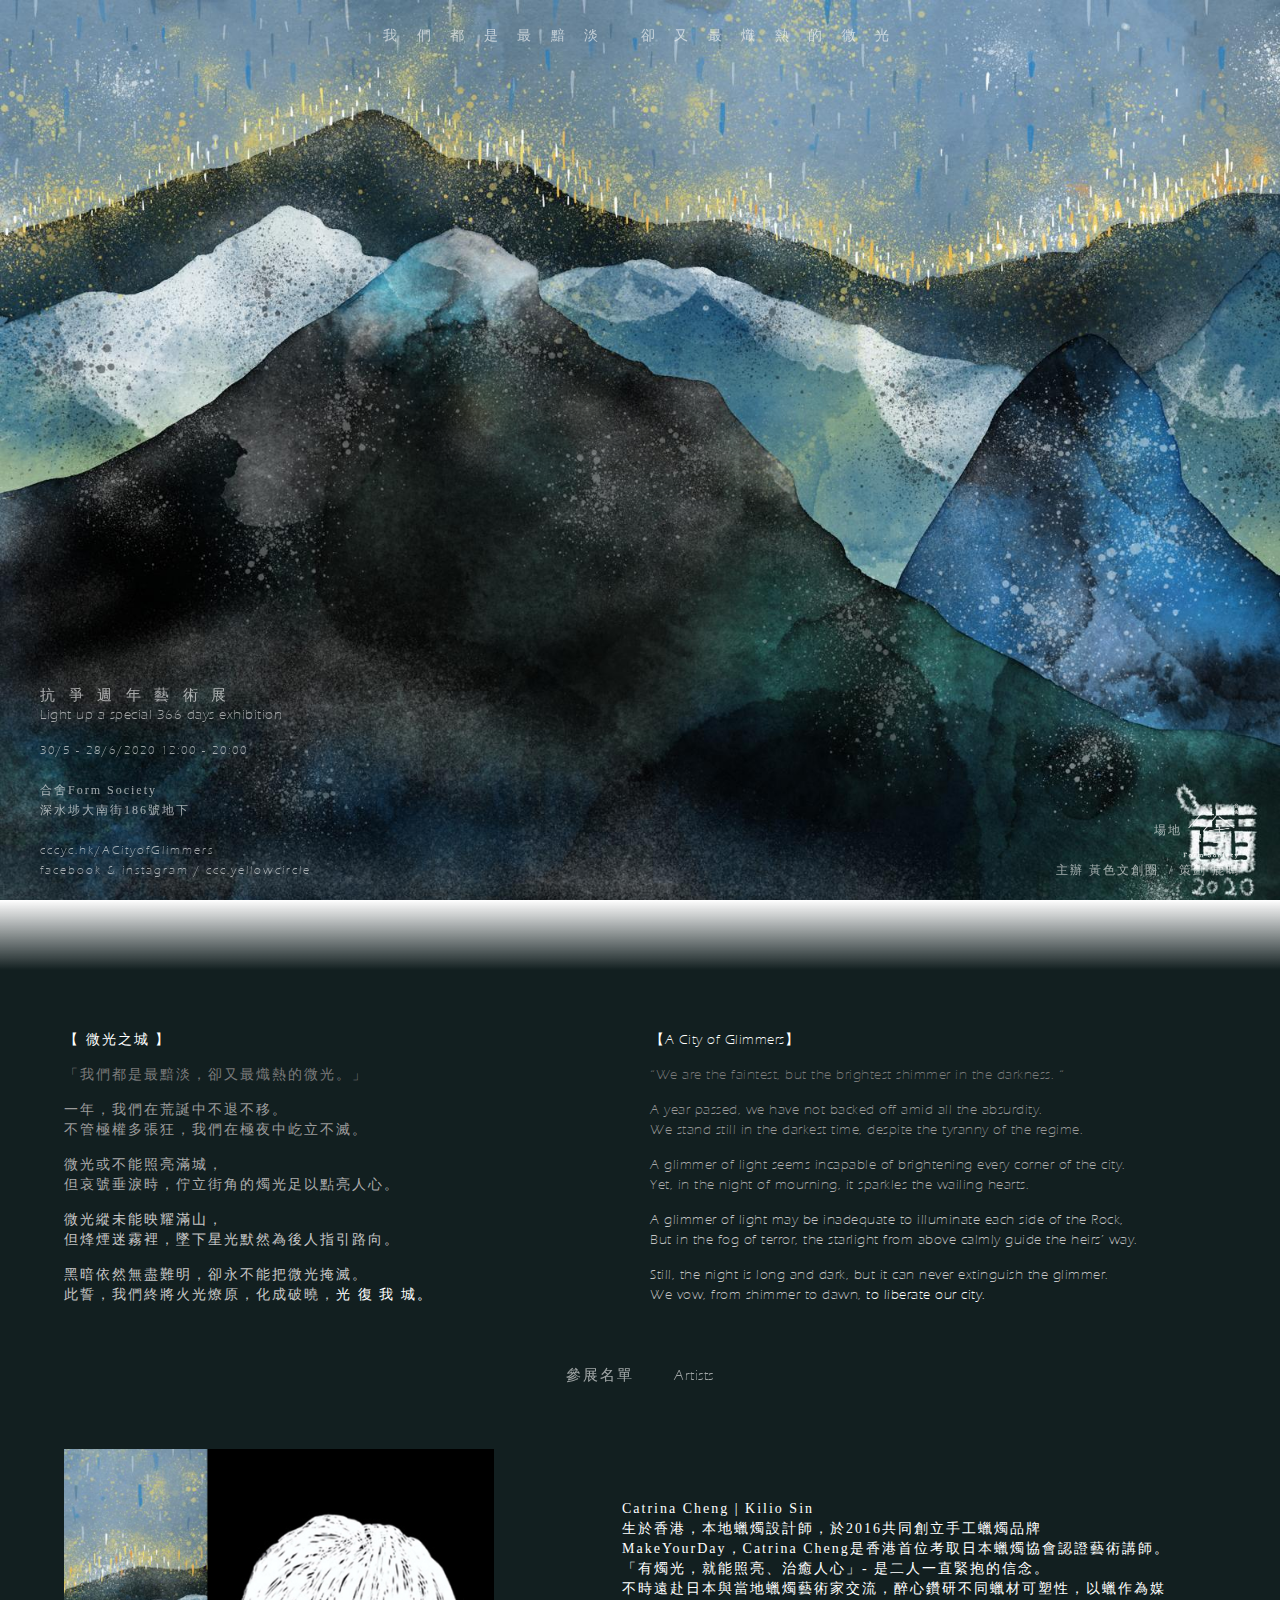
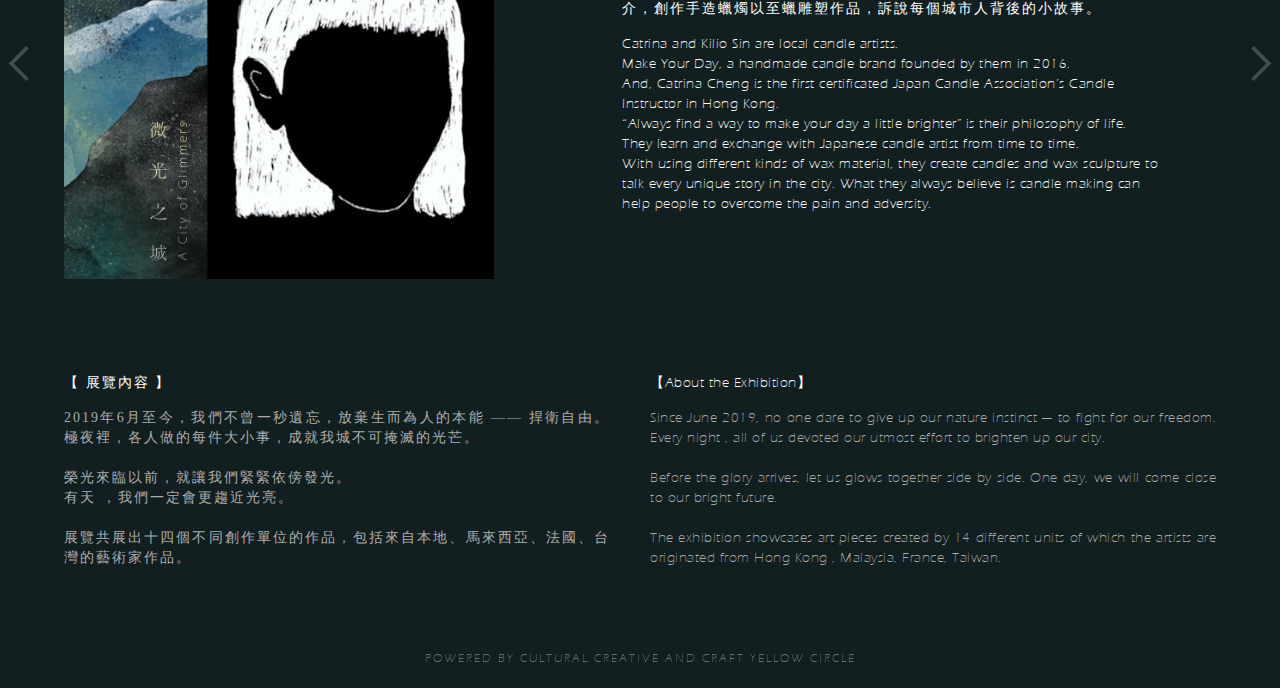
==== ACityofGlimmers.html @ abb48f9e "Update acityofglimmers files" ====
<!DOCTYPE html>
<html data-wf-page="5eb047ac6c4e212ec439e1a8" data-wf-site="5eb047ac6c4e211e6939e1a2">
<head>
    <meta charset="utf-8">
    <meta name="format-detection" content="telephone=no">
    <title>微光之城 | A City of Glimmers</title>
    <meta name="description" content="我們都是最黯淡，卻又最熾熱的微光-微光之城">
	<meta name="keywords" content="微光之城,抗爭週年藝術展,A city of glimmers">
	<meta property="og:title" content="微光之城 | A City of Glimmers">
	<meta property="og:image" content="ACityofGlimmers/images/fb.jpg">
    <meta content="width=device-width, initial-scale=1" name="viewport">
    <link href="ACityofGlimmers/css/normalize.css" rel="stylesheet" type="text/css">
    <link href="ACityofGlimmers/css/webflow.css" rel="stylesheet" type="text/css">
    <link href="ACityofGlimmers/css/acityofglimmers.css" rel="stylesheet" type="text/css">
    <!-- [if lt IE 9]><script src="https://cdnjs.cloudflare.com/ajax/libs/html5shiv/3.7.3/html5shiv.min.js" type="text/javascript"></script><![endif] -->
    <script type="text/javascript">
        ! function(o, c) {
            var n = c.documentElement,
                t = " w-mod-";
            n.className += t + "js", ("ontouchstart" in o || o.DocumentTouch && c instanceof DocumentTouch) && (n.className += t + "touch")
        }(window, document);
    </script>
    <link href="ACityofGlimmers/images/favicon.ico" rel="shortcut icon" type="image/x-icon">
    <link href="ACityofGlimmers/images/webclip.png" rel="apple-touch-icon">
</head>

<body>
    <div class="bg-img"></div>
    <div id="banner" class="banner">
        <div class="hero-wrap">
            <div class="slogan">
                <div class="subtitle">我 們 都 是 最 黯 淡   卻 又 最 熾 熱 的 微 光</div>
            </div>
            <div data-w-id="b7e44b91-a726-7465-a786-6bbf193956aa" style="filter:blur(20px)" class="title-img-wrap"><img src="ACityofGlimmers/images/title.png" width="407.5" alt=""></div>
            <div class="info-wrap">
                <div class="info-1">
                    <div class="header-chi">抗  爭  週  年  藝  術  展</div>
                    <div class="header-en">Light up a special 366 days exhibition</div>
                    <div class="info-light">30/5 - 28/6/2020 12:00 - 20:00</div>
                    <div class="info-light-chi">合舍Form Society
                        <br>深水埗大南街186號地下</div>
                    <div class="info-light">cccyc.hk/ACityofGlimmers
                        <br>facebook &amp; instagram / ccc.yellowcircle</div>
                </div>
                <div class="info-2">
                    <div class="venue-wrap">
                        <div class="info-light-chi">場地</div><img src="ACityofGlimmers/images/form_soc_logo.png" width="58" alt=""></div>
                    <div class="info-light-chi">主辦 黃色文創圈  / 策劃 鹿鳴</div>
                </div>
            </div>
        </div>
        <div class="separator"></div>
    </div>
    <div id="principles" class="info">
        <div class="info-container">
            <div class="content-wrap-chi">
                <div class="subtitle-chi">【 微光之城 】</div>
                <p class="content-chi _1">「我們都是最黯淡，卻又最熾熱的微光。」</p>
                <p class="content-chi _2">一年，我們在荒誕中不退不移。
                    <br>不管極權多張狂，我們在極夜中屹立不滅。</p>
                <p class="content-chi _3">微光或不能照亮滿城，
                    <br>但哀號垂淚時，佇立街角的燭光足以點亮人心。</p>
                <p class="content-chi _4">微光縱未能映耀滿山，
                    <br>但烽煙迷霧裡，墜下星光默然為後人指引路向。</p>
                <p class="content-chi _5">黑暗依然無盡難明，卻永不能把微光掩滅。
                    <br>此誓，我們終將火光燎原，化成破曉，<span class="text-span">光 復 我 城。</span></p>
            </div>
            <div class="content-wrap">
                <div class="subtitle-en">【A City of Glimmers】</div>
                <p class="content _1">“We are the faintest, but the brightest shimmer in the darkness. “</p>
                <p class="content _2">A year passed, we have not backed off amid all the absurdity.
                    <br>We stand still in the darkest time, despite the tyranny of the regime.</p>
                <p class="content _3">A glimmer of light seems incapable of brightening every corner of the city.
                    <br>Yet, in the night of mourning, it sparkles the wailing hearts.</p>
                <p class="content _4">A glimmer of light may be inadequate to illuminate each side of the Rock,
                    <br>But in the fog of terror, the starlight from above calmly guide the heirs’ way.</p>
                <p class="content _5">Still, the night is long and dark, but it can never extinguish the glimmer.
                    <br>We vow, from shimmer to dawn, <span class="text-span">to liberate our city.</span></p>
            </div>
        </div>
    </div>
    <div class="artist">
        <div class="artist-content-wrap">
            <div class="title-wrap">
                <div class="title-chi">參展名單</div>
                <div class="title-en">Artists</div>
            </div>
            <div data-animation="slide" data-duration="500" data-infinite="1" class="slider w-slider">
                <div class="mask w-slider-mask">
                    <div class="artist-info w-slide">
                        <div class="artist-info-wrap">
                            <div class="artist-slider-img">
                                <div data-delay="1000" data-animation="fade" data-autoplay="1" data-easing="ease-in-out" data-disable-swipe="1" data-duration="300" data-infinite="1" class="slider-2 w-slider">
                                    <div class="w-slider-mask">
                                        <div class="catrina-img w-slide">
                                            <div class="artist-img inner"><img src="ACityofGlimmers/images/myd_catrina.jpg" width="500" alt=""></div>
                                        </div>
                                        <div class="kilio-img w-slide">
                                            <div class="artist-img inner"><img src="ACityofGlimmers/images/myd_kilio.jpg" width="500" alt=""></div>
                                        </div>
                                    </div>
                                    <div class="left-arrow-2 w-slider-arrow-left">
                                        <div class="w-icon-slider-left"></div>
                                    </div>
                                    <div class="right-arrow-2 w-slider-arrow-right">
                                        <div class="w-icon-slider-right"></div>
                                    </div>
                                    <div class="slide-nav-2 w-slider-nav"></div>
                                </div>
                            </div>
                            <div class="artist-profile">
                                <p class="content-chi">Catrina Cheng | Kilio Sin
                                    <br>生於香港，本地蠟燭設計師，於2016共同創立手工蠟燭品牌
                                    <br>MakeYourDay，Catrina Cheng是香港首位考取日本蠟燭協會認證藝術講師。
                                    <br>「有燭光，就能照亮、治癒人心」- 是二人一直緊抱的信念。
                                    <br>不時遠赴日本與當地蠟燭藝術家交流，醉心鑽研不同蠟材可塑性，以蠟作為媒
                                    <br>介，創作手造蠟燭以至蠟雕塑作品，訴說每個城市人背後的小故事。</p>
                                <p class="content">Catrina and Kilio Sin are local candle artists.
                                    <br>Make Your Day, a handmade candle brand founded by them in 2016.
                                    <br>And, Catrina Cheng is the first certificated Japan Candle Association’s Candle
                                    <br>Instructor in Hong Kong.
                                    <br>“Always find a way to make your day a little brighter” is their philosophy of life.
                                    <br>They learn and exchange with Japanese candle artist from time to time.
                                    <br>With using different kinds of wax material, they create candles and wax sculpture to
                                    <br>talk every unique story in the city. What they always believe is candle making can
                                    <br>help people to overcome the pain and adversity.</p>
                            </div>
                        </div>
                    </div>
                    <div class="artist-info w-slide">
                        <div class="artist-info-wrap">
                            <div class="artist-img"><img src="ACityofGlimmers/images/him.jpg" width="500" alt=""></div>
                            <div class="artist-profile">
                                <p class="content-chi">盧樂謙為涉獵多種創作形式的香港藝術家，先後畢業於英國薩斯大學視覺傳達設計系和澳洲墨爾本皇家理工大學藝術系，2014年完成嶺南大學文化研究碩士學位。他以藝術於城市中尋找存在的方式，探索自我意識與身體「脫離／建立／塑造／重建」的關係，並通過強烈和陰翳的表達，表現時間的急切性。他曾出版繪本，包括《在樹上聽風》、《愛貓》、《白貓》和《星期四詩集》。 除了繪畫，盧樂謙運用混合媒介創作雕塑和裝置藝術，參與集體創作和行為藝術表演，近年投入社區營造，推動社區藝術。</p>
                                <p class="content">Mr. Him Lo is a multidisciplinary artist based in HK. He graduated from Middlesex University(BA in Illustration) in 2004, Rmit University (BA in Fine Arts) in 2008 and Lingnan University (Master in Cultural Studies) in 2014. His work is mainly a quest of the form of existence in the city. He focuses in the relations between the ego and physical (digression/ construction/ destruction / reconstruction). Through violent and dark expression, he expressed time with a sense of emergency. His has 3 illustration story books, including “Two Swallows”《在樹上聽風》, “My Beloved Cat” 《愛貓》, “White” 《白貓》and “A poem book”《星期四詩集》.</p>
                            </div>
                        </div>
                    </div>
                    <div class="artist-info w-slide">
                        <div class="artist-info-wrap">
                            <div class="artist-img"><img src="ACityofGlimmers/images/ivan1.jpg" width="999" alt=""></div>
                            <div class="artist-profile">
                                <p class="content">Ivan Gros (葛尹風) loves, lives and thinks in Taiwan where he participates in exhibitions regularly. And he enjoys to do it freely. Researcher and artist, his productions take several forms related to each other. Sketch-reportage or serial engravings, plastic or academic research, everything mixes and twirls in freedom.
                                    <br>
                                    <br>True to its motto: « un trait d’esprit, deux traits de pinceaux », the play with language combines with its creation. His engravings, like visual puns, are made up in series. They form as many threads of a story that everyone can follow in the direction they want.
                                    <br>
                                    <br>His poetry is not without memory. His drawings are not without political commitment. His thought is not without bitterness. He remembers the dark years that Europe went through. And that’s why he supports the cause of the pro-democracy movement in Hong Kong.
                                    <br>
                                    <br>A published work :  Un Trait d’esprit, deux traits de pinceaux《版畫，狂想》, 幸福文化 HAPPINESS CULTURAL , 2016. (ISBN : 9789869328456a).</p>
                            </div>
                        </div>
                    </div>
                    <div class="artist-info w-slide">
                        <div class="artist-info-wrap">
                            <div class="artist-img"><img src="ACityofGlimmers/images/jt.jpg" width="500" alt=""></div>
                            <div class="artist-profile">
                                <p class="content-chi">JASONTOMMY Illustration 小塗蛙是由本地自由創作者JASONTOMMY包辦的插畫品牌 。
                                    <br>插畫創作充滿Doodle(塗畫)風格， 以複雜線條配上點到即止的顏色作點醊，刻畫出對生活的感覺和插畫師的奇想空間。
                                    <br>品牌強調由街頭插畫去和群眾溝通，與陌生的路人接觸。
                                    <br>藉此收集到不同的意見和故事分享，希望把這些靈感以各種藝術的方式去表達</p>
                                <p class="content">JASONTOMMY is an illustrator and graphic designer based in Hong Kong.
                                    <br>Doodle is the major medium of JASONTOMMY&#x27;s work. He uses maker to create a magical world with exquisite details.
                                    <br>He has done various illustrations and social project aims to narrow the gap between people and city.</p>
                            </div>
                        </div>
                    </div>
                    <div class="artist-info w-slide">
                        <div class="artist-info-wrap">
                            <div class="artist-img"><img src="ACityofGlimmers/images/josh.jpg" width="500" alt=""></div>
                            <div class="artist-profile">
                                <p class="content-chi">Josh Chang（台灣）
                                    <br>擅長以複合媒材創作
                                    <br>第一次以鐵件參做展覽
                                    <br>第一次做抗爭展
                                    <br>人生第一次吃到催淚彈</p>
                                <p class="content">What next?
                                    <br> Josh Chang, artist from Taiwan.
                                    <br>Create art works with multi-materials. First exhibition with Iron pieces.
                                    <br>First exhibition about revolution.
                                    <br>First tear gas i tasted in my life. What next?</p>
                            </div>
                        </div>
                    </div>
                    <div class="artist-info w-slide">
                        <div class="artist-info-wrap">
                            <div class="artist-img"><img src="ACityofGlimmers/images/apple.jpg" width="500" alt=""></div>
                            <div class="artist-profile">
                                <p class="content-chi">Apple Tsang aka MALIC
                                    <br>本土創作人，擅長繪畫。
                                    <br>曾經試過為了畫畫三天不睡，第四天午餐頭直接掉進湯麵裡。</p>
                                <p class="content">Apple Tsang aka MALIC.
                                    <br>Local creative specialising in painting. She has even painted three continuous days without sleep. At lunch time on the forth day, she fell asleep into a bowl of soup noodles.</p>
                            </div>
                        </div>
                    </div>
                    <div class="artist-info w-slide">
                        <div class="artist-info-wrap">
                            <div class="artist-img"><img src="ACityofGlimmers/images/kam.jpg" width="500" alt=""></div>
                            <div class="artist-profile">
                                <p class="content-chi">甘聖欣
                                    <br>副業作畫，閒來寫詩。耍浪漫悲春秋，方為正業。</p>
                                <p class="content">Kam Shing Yan
                                    <br>A romantic soul who breathes in paint and breathes out poem.</p>
                            </div>
                        </div>
                    </div>
                    <div class="artist-info w-slide">
                        <div class="artist-info-wrap">
                            <div class="artist-img"><img src="ACityofGlimmers/images/jason.jpg" width="500" alt=""></div>
                            <div class="artist-profile">
                                <p class="content-chi">手作J是香港一名製作橡皮印章的手作人，印章主題包括寵物、人像及關於香港的事物。
                                    <br>每個印章都有一個故事，細看印章蓋出來的圖案，可以讓人回憶起以往的一些片段。
                                    <br>自2019年6月起，以反送中為主題，製作一系列的印章去記錄這場運動。</p>
                                <p class="content">DIYJASON is a brand from Hong Kong which creates handmade rubber stamps, which topics include pets, portraits, and Hong Kong stuffs.
                                    <br>It is interesting to tell the stories behind the stamps. Especially a lot of information can be found in the Hong Kong old stuff, which can let people learn more the history of Hong Kong.
                                    <br>Since June 2019, a series of stamps have been made to record movement of the Anti-Extradition Law Amendment Bill.</p>
                            </div>
                        </div>
                    </div>
                    <div class="artist-info w-slide">
                        <div class="artist-info-wrap">
                            <div class="artist-img"><img src="ACityofGlimmers/images/giant.jpg" width="500" alt=""></div>
                            <div class="artist-profile">
                                <p class="content-chi">巨人染 Giants Tie Dye 「給我們一片白，我們就賦予它生命。」

                                    <br>
                                    <br>「巨人染」由台港夫妻藝術家於2014年創立，擅長以染布呈現立體創作，以獨特的紮染布藝、藝術裝置、教學遊走於不同地方。 2018年獲評選為「香港十大匠人」金獎。2019年同時以藝術家及策展人身份創作全港最大型紮染藝術展。
                                    <br>
                                    <br>而後來的事，我們都相連。</p>
                                <p class="content">The story of Giants Tie Dye started with a couple of Taiwan and Hong Kong artists since 2014.  They travel to different places with their unique tie dye works, art installations and workshops. In 2018, they win the Gold Award of &quot;Hong Kong Top Ten Craftsmen&quot;. In 2019, they, as artists and curators at the same time, created the largest tie dye art exhibition in Hong Kong.
                                    <br>
                                    <br>And the story after, we are all the same.</p>
                            </div>
                        </div>
                    </div>
                    <div class="artist-info w-slide">
                        <div class="artist-info-wrap">
                            <div class="artist-img"><img src="ACityofGlimmers/images/lee.jpg" width="999" alt=""></div>
                            <div class="artist-profile">
                                <p class="content-chi">簡介：李迪權，馬來西亞籍藝術家，現居台北。
                                    <br>       Tek Khean Lee , A  Malaysian artist based in Taiwan
                                    <br>創作理念：
                                    <br> 小雞(李迪權，又名 Tekkhean Lee)在示威期間前往香港，並帶回一系列重要木刻版畫。這些作品以二十世紀三十年代「新木刻版畫運動」中盛行的左派版畫概念進行創作，以隨手可得的木板充當臨時版材，展現當下的意識型態與社會狀態。
                                    <br>  小雞效法它們的創作方式，並汲取左派木刻的美學觀為師，製作了一系列充滿戲劇張力的黑白木刻版畫。</p>
                                <p class="content">小雞 (李迪權 aka Tekkhean Lee) visited Hong Kong during the demonstrations. He brought back an important series of woodcuts, made urgently, in the manner of the 左派版畫 of the New Woodcut Movement of the 1930s, which brought together engravers, experts in the art of making dark and expressive images on makeshift wooden boards, with the means at hand, in the urgency of the revolution and illustrating the ideology in progress. 小雞 followed their path, in accordance with the aesthetic ideal of Lu Xun (魯迅).</p>
                            </div>
                        </div>
                    </div>
                    <div class="artist-info w-slide">
                        <div class="artist-info-wrap">
                            <div class="artist-img"><img src="ACityofGlimmers/images/hum.jpg" width="500" alt=""></div>
                            <div class="artist-profile">
                                <p class="content-chi">含蓄，2012年香港大學建築設計碩士畢業。
                                    <br>2014年，全職生活，副職藝術創作。
                                    <br>以插畫為主要謀介，參與不同類型的藝術項目如繪本創作，表演和裝置藝術。</p>
                                <p class="content">humchuk，graduated with a master degree in Architecture Design from the university of Hong Kong in 2012. 2014 he make “life” as his full time career and work as an artist. He use drawing/illustration as media to participate and collaborate in different art project, for example contemporary performance, installation and illustration books.</p>
                            </div>
                        </div>
                    </div>
                    <div class="artist-info w-slide">
                        <div class="artist-info-wrap">
                            <div class="artist-img"><img src="ACityofGlimmers/images/neko.jpg" width="500" alt=""></div>
                            <div class="artist-profile">
                                <p class="content-chi">野良猫部隊自2013年開始創作一系列以貓作為主角的插畫，探討現今應受關注的現象，包括保育大自然、愛護動物及社會事件。原本打算印成繪本，但由於2019年反送中運動，部份畫作都變成了文宣。除了印製成POSTCARDS免費派發給公眾及黃店，主要以咖啡圈為主。到了2019年八月，野良貓部隊正式登錄社交平台，除了報導香港及外國其他地方有關反送中的新聞，亦有推薦的有質素的「黃色事業」，以維持黃圈健康及平衡的生態，從而令更多人受惠，特別是創作人。</p>
                                <p class="content">Noraneko Butai started creating a series of narrative illustration since 2013. From the perspective of cats, carry out the topics about love to the nature and critical incidents which we should keep an eye on. The series was supposed to be published but the plan was suspended due to the anti-extradition protest in 2019, then some of the illustrations of the series were printed as postcards and distributed to the public as propaganda. Later in August 2019, Noraneko Butai established their online platform which is not just for sharing news about how people across the globe stand with Hong Kong in their ways of expression, but also recommend shops and services which are truly deserved to be “punished” in terms of maintaining a healthy and balanced ecology in the yellow circle, so more people can be benefited from, especially people in the creative scene.</p>
                            </div>
                        </div>
                    </div>
                    <div class="artist-info w-slide">
                        <div class="artist-info-wrap">
                            <div class="artist-img"><img src="ACityofGlimmers/images/lung.jpg" width="500" alt=""></div>
                            <div class="artist-profile">
                                <p class="content-chi">龍圖
                                    <br>香港出生，話廣東話，寫繁體字。曾連續六小時不停説話，導致友人於巴士上昏迷。2017年遇上對手，對於敗陣深深不忿
                                    <br>，正努力挑戰連續六個半小時不停説話。</p>
                                <p class="content">Lung Tao is a Hong Kong Born artist. Speak and write in Cantonese and transitional Chinese. Once he kept talking for 6 hour non stop and it caused his friend lost conscious on a bus when they were on the way back home together.
                                    <br>He finally reached his peak and met another talkative rival. He swear he will be back and try to achieve 6.5 hours non stop talking record.</p>
                            </div>
                        </div>
                    </div>
                    <div class="artist-info w-slide">
                        <div class="artist-info-wrap">
                            <div class="artist-img"><img src="ACityofGlimmers/images/lau.jpg" width="500" alt=""></div>
                            <div class="artist-profile">
                                <p class="content-chi">劉學成（Lau Hok-shing） 先後於2005年及2007年取得澳洲皇家墨爾本大學藝術學士及碩士學位，擅以立體雕塑呈現個人故事，作品富中國歷史及文學的詩意指涉。近年個展包括《向你好說你好》（安全口畫廊，2014）、《測不準定理》 （提藝廊「CHECKPOINT」，2013），2004及2005年兩度入選夏利豪基金會藝術比賽。現為獨立藝術家及香港浸會大學講師。</p>
                                <p class="content">Lau has now been working as an independent artist and Lecturer at Hong Kong Baptist University. He received his Bachelor Degree of Arts (Fine Art) and Master Degree in Fine Art at RMIT University in 2005 and 2007 respectively. Lau&#x27;s 3-dimensional pieces speak of his personal stories, employing Chinese History and Literature as referential languages. His recent show includes &quot;Say Hello to Hello” (Gallery EXIT, 2014), “&quot;Uncertainty Principle” (The A. Lift Gallery CHECKPOINT, 2013). In 2004 &amp; 2005 he is the Finalist in Philippe Charriol Art Foundation Annual Open Competition. </p>
                            </div>
                        </div>
                    </div>
                </div>
                <div class="left-arrow w-slider-arrow-left">
                    <div class="icon w-icon-slider-left"></div>
                </div>
                <div class="right-arrow w-slider-arrow-right">
                    <div class="icon w-icon-slider-right"></div>
                </div>
                <div class="slide-nav w-slider-nav w-round"></div>
            </div>
        </div>
    </div>
    <div class="info">
        <div class="info-container">
            <div class="content-wrap-chi">
                <div class="subtitle-chi">【 展覽內容 】</div>
                <p class="content-chi _3">2019年6月至今，我們不曾一秒遺忘，放棄生而為人的本能 —— 捍衛自由。極夜裡，各人做的每件大小事，成就我城不可掩滅的光芒。
                    <br>
                    <br>榮光來臨以前，就讓我們緊緊依傍發光。
                    <br>有天 ，我們一定會更趨近光亮。
                    <br>
                    <br>展覽共展出十四個不同創作單位的作品，包括來自本地、馬來西亞、法國、台灣的藝術家作品。</p>
            </div>
            <div class="content-wrap">
                <div class="subtitle-en">【About the Exhibition】</div>
                <p class="content _3">Since June 2019, no one dare to give up our nature instinct — to fight for our freedom. Every night , all of us devoted our utmost effort to brighten up our city.
                    <br>
                    <br>Before the glory arrives, let us glows together side by side. One day, we will come close to our bright future.
                    <br>
                    <br>The exhibition showcases art pieces created by 14 different units of which the artists are originated from Hong Kong , Malaysia, France, Taiwan.</p>
            </div>
        </div>
    </div>
    <div class="footer-wrap">
        <a href="https://cccyc.hk" target="_blank" class="footer-link w-inline-block">
            <div class="paragraph-tiny">Powered by cultural creative and craft yellow circle</div>
        </a>
    </div>
    <script src="https://d3e54v103j8qbb.cloudfront.net/js/jquery-3.4.1.min.220afd743d.js?site=5eb047ac6c4e211e6939e1a2" type="text/javascript" integrity="sha256-CSXorXvZcTkaix6Yvo6HppcZGetbYMGWSFlBw8HfCJo=" crossorigin="anonymous"></script>
    <script src="ACityofGlimmers/js/webflow.js" type="text/javascript"></script>
    <!-- [if lte IE 9]><script src="https://cdnjs.cloudflare.com/ajax/libs/placeholders/3.0.2/placeholders.min.js"></script><![endif] -->
</body>

</html>
---- ACityofGlimmers/css/webflow.css ----
@font-face {
  font-family: 'webflow-icons';
  src: url("[data-uri]") format('truetype');
  font-weight: normal;
  font-style: normal;
}
[class^="w-icon-"],
[class*=" w-icon-"] {
  /* use !important to prevent issues with browser extensions that change fonts */
  font-family: 'webflow-icons' !important;
  speak: none;
  font-style: normal;
  font-weight: normal;
  font-variant: normal;
  text-transform: none;
  line-height: 1;
  /* Better Font Rendering =========== */
  -webkit-font-smoothing: antialiased;
  -moz-osx-font-smoothing: grayscale;
}
.w-icon-slider-right:before {
  content: "\e600";
}
.w-icon-slider-left:before {
  content: "\e601";
}
.w-icon-nav-menu:before {
  content: "\e602";
}
.w-icon-arrow-down:before,
.w-icon-dropdown-toggle:before {
  content: "\e603";
}
.w-icon-file-upload-remove:before {
  content: "\e900";
}
.w-icon-file-upload-icon:before {
  content: "\e903";
}
* {
  -webkit-box-sizing: border-box;
  -moz-box-sizing: border-box;
  box-sizing: border-box;
}
html {
  height: 100%;
}
body {
  margin: 0;
  min-height: 100%;
  background-color: #fff;
  font-family: Arial, sans-serif;
  font-size: 14px;
  line-height: 20px;
  color: #333;
}
img {
  max-width: 100%;
  vertical-align: middle;
  display: inline-block;
}
html.w-mod-touch * {
  background-attachment: scroll !important;
}
.w-block {
  display: block;
}
.w-inline-block {
  max-width: 100%;
  display: inline-block;
}
.w-clearfix:before,
.w-clearfix:after {
  content: " ";
  display: table;
  grid-column-start: 1;
  grid-row-start: 1;
  grid-column-end: 2;
  grid-row-end: 2;
}
.w-clearfix:after {
  clear: both;
}
.w-hidden {
  display: none;
}
.w-button {
  display: inline-block;
  padding: 9px 15px;
  background-color: #3898EC;
  color: white;
  border: 0;
  line-height: inherit;
  text-decoration: none;
  cursor: pointer;
  border-radius: 0;
}
input.w-button {
  -webkit-appearance: button;
}
html[data-w-dynpage] [data-w-cloak] {
  color: transparent !important;
}
.w-webflow-badge,
.w-webflow-badge * {
  position: static;
  left: auto;
  top: auto;
  right: auto;
  bottom: auto;
  z-index: auto;
  display: block;
  visibility: visible;
  overflow: visible;
  overflow-x: visible;
  overflow-y: visible;
  box-sizing: border-box;
  width: auto;
  height: auto;
  max-height: none;
  max-width: none;
  min-height: 0;
  min-width: 0;
  margin: 0;
  padding: 0;
  float: none;
  clear: none;
  border: 0 none transparent;
  border-radius: 0;
  background: none;
  background-image: none;
  background-position: 0% 0%;
  background-size: auto auto;
  background-repeat: repeat;
  background-origin: padding-box;
  background-clip: border-box;
  background-attachment: scroll;
  background-color: transparent;
  box-shadow: none;
  opacity: 1.0;
  transform: none;
  transition: none;
  direction: ltr;
  font-family: inherit;
  font-weight: inherit;
  color: inherit;
  font-size: inherit;
  line-height: inherit;
  font-style: inherit;
  font-variant: inherit;
  text-align: inherit;
  letter-spacing: inherit;
  text-decoration: inherit;
  text-indent: 0;
  text-transform: inherit;
  list-style-type: disc;
  text-shadow: none;
  font-smoothing: auto;
  vertical-align: baseline;
  cursor: inherit;
  white-space: inherit;
  word-break: normal;
  word-spacing: normal;
  word-wrap: normal;
}
.w-webflow-badge {
  position: fixed !important;
  display: inline-block !important;
  visibility: visible !important;
  opacity: 1 !important;
  z-index: 2147483647 !important;
  top: auto !important;
  right: 12px !important;
  bottom: 12px !important;
  left: auto !important;
  color: #AAADB0 !important;
  background-color: #fff !important;
  border-radius: 3px !important;
  padding: 6px 8px 6px 6px !important;
  font-size: 12px !important;
  opacity: 1.0 !important;
  line-height: 14px !important;
  text-decoration: none !important;
  transform: none !important;
  margin: 0 !important;
  width: auto !important;
  height: auto !important;
  overflow: visible !important;
  white-space: nowrap;
  box-shadow: 0 0 0 1px rgba(0, 0, 0, 0.1), 0px 1px 3px rgba(0, 0, 0, 0.1);
  cursor: pointer;
}
.w-webflow-badge > img {
  display: inline-block !important;
  visibility: visible !important;
  opacity: 1 !important;
  vertical-align: middle !important;
}
h1,
h2,
h3,
h4,
h5,
h6 {
  font-weight: bold;
  margin-bottom: 10px;
}
h1 {
  font-size: 38px;
  line-height: 44px;
  margin-top: 20px;
}
h2 {
  font-size: 32px;
  line-height: 36px;
  margin-top: 20px;
}
h3 {
  font-size: 24px;
  line-height: 30px;
  margin-top: 20px;
}
h4 {
  font-size: 18px;
  line-height: 24px;
  margin-top: 10px;
}
h5 {
  font-size: 14px;
  line-height: 20px;
  margin-top: 10px;
}
h6 {
  font-size: 12px;
  line-height: 18px;
  margin-top: 10px;
}
p {
  margin-top: 0;
  margin-bottom: 10px;
}
blockquote {
  margin: 0 0 10px 0;
  padding: 10px 20px;
  border-left: 5px solid #E2E2E2;
  font-size: 18px;
  line-height: 22px;
}
figure {
  margin: 0;
  margin-bottom: 10px;
}
figcaption {
  margin-top: 5px;
  text-align: center;
}
ul,
ol {
  margin-top: 0px;
  margin-bottom: 10px;
  padding-left: 40px;
}
.w-list-unstyled {
  padding-left: 0;
  list-style: none;
}
.w-embed:before,
.w-embed:after {
  content: " ";
  display: table;
  grid-column-start: 1;
  grid-row-start: 1;
  grid-column-end: 2;
  grid-row-end: 2;
}
.w-embed:after {
  clear: both;
}
.w-video {
  width: 100%;
  position: relative;
  padding: 0;
}
.w-video iframe,
.w-video object,
.w-video embed {
  position: absolute;
  top: 0;
  left: 0;
  width: 100%;
  height: 100%;
}
fieldset {
  padding: 0;
  margin: 0;
  border: 0;
}
button,
html input[type="button"],
input[type="reset"] {
  border: 0;
  cursor: pointer;
  -webkit-appearance: button;
}
.w-form {
  margin: 0 0 15px;
}
.w-form-done {
  display: none;
  padding: 20px;
  text-align: center;
  background-color: #dddddd;
}
.w-form-fail {
  display: none;
  margin-top: 10px;
  padding: 10px;
  background-color: #ffdede;
}
label {
  display: block;
  margin-bottom: 5px;
  font-weight: bold;
}
.w-input,
.w-select {
  display: block;
  width: 100%;
  height: 38px;
  padding: 8px 12px;
  margin-bottom: 10px;
  font-size: 14px;
  line-height: 1.428571429;
  color: #333333;
  vertical-align: middle;
  background-color: #ffffff;
  border: 1px solid #cccccc;
}
.w-input:-moz-placeholder,
.w-select:-moz-placeholder {
  color: #999;
}
.w-input::-moz-placeholder,
.w-select::-moz-placeholder {
  color: #999;
  opacity: 1;
}
.w-input:-ms-input-placeholder,
.w-select:-ms-input-placeholder {
  color: #999;
}
.w-input::-webkit-input-placeholder,
.w-select::-webkit-input-placeholder {
  color: #999;
}
.w-input:focus,
.w-select:focus {
  border-color: #3898EC;
  outline: 0;
}
.w-input[disabled],
.w-select[disabled],
.w-input[readonly],
.w-select[readonly],
fieldset[disabled] .w-input,
fieldset[disabled] .w-select {
  cursor: not-allowed;
  background-color: #eeeeee;
}
textarea.w-input,
textarea.w-select {
  height: auto;
}
.w-select {
  background-color: #f3f3f3;
}
.w-select[multiple] {
  height: auto;
}
.w-form-label {
  display: inline-block;
  cursor: pointer;
  font-weight: normal;
  margin-bottom: 0px;
}
.w-radio {
  display: block;
  margin-bottom: 5px;
  padding-left: 20px;
}
.w-radio:before,
.w-radio:after {
  content: " ";
  display: table;
  grid-column-start: 1;
  grid-row-start: 1;
  grid-column-end: 2;
  grid-row-end: 2;
}
.w-radio:after {
  clear: both;
}
.w-radio-input {
  margin: 4px 0 0;
  margin-top: 1px \9;
  line-height: normal;
  float: left;
  margin-left: -20px;
}
.w-radio-input {
  margin-top: 3px;
}
.w-file-upload {
  display: block;
  margin-bottom: 10px;
}
.w-file-upload-input {
  width: 0.1px;
  height: 0.1px;
  opacity: 0;
  overflow: hidden;
  position: absolute;
  z-index: -100;
}
.w-file-upload-default,
.w-file-upload-uploading,
.w-file-upload-success {
  display: inline-block;
  color: #333333;
}
.w-file-upload-error {
  display: block;
  margin-top: 10px;
}
.w-file-upload-default.w-hidden,
.w-file-upload-uploading.w-hidden,
.w-file-upload-error.w-hidden,
.w-file-upload-success.w-hidden {
  display: none;
}
.w-file-upload-uploading-btn {
  display: flex;
  font-size: 14px;
  font-weight: normal;
  cursor: pointer;
  margin: 0;
  padding: 8px 12px;
  border: 1px solid #cccccc;
  background-color: #fafafa;
}
.w-file-upload-file {
  display: flex;
  flex-grow: 1;
  justify-content: space-between;
  margin: 0;
  padding: 8px 9px 8px 11px;
  border: 1px solid #cccccc;
  background-color: #fafafa;
}
.w-file-upload-file-name {
  font-size: 14px;
  font-weight: normal;
  display: block;
}
.w-file-remove-link {
  margin-top: 3px;
  margin-left: 10px;
  width: auto;
  height: auto;
  padding: 3px;
  display: block;
  cursor: pointer;
}
.w-icon-file-upload-remove {
  margin: auto;
  font-size: 10px;
}
.w-file-upload-error-msg {
  display: inline-block;
  color: #ea384c;
  padding: 2px 0;
}
.w-file-upload-info {
  display: inline-block;
  line-height: 38px;
  padding: 0 12px;
}
.w-file-upload-label {
  display: inline-block;
  font-size: 14px;
  font-weight: normal;
  cursor: pointer;
  margin: 0;
  padding: 8px 12px;
  border: 1px solid #cccccc;
  background-color: #fafafa;
}
.w-icon-file-upload-icon,
.w-icon-file-upload-uploading {
  display: inline-block;
  margin-right: 8px;
  width: 20px;
}
.w-icon-file-upload-uploading {
  height: 20px;
}
.w-container {
  margin-left: auto;
  margin-right: auto;
  max-width: 940px;
}
.w-container:before,
.w-container:after {
  content: " ";
  display: table;
  grid-column-start: 1;
  grid-row-start: 1;
  grid-column-end: 2;
  grid-row-end: 2;
}
.w-container:after {
  clear: both;
}
.w-container .w-row {
  margin-left: -10px;
  margin-right: -10px;
}
.w-row:before,
.w-row:after {
  content: " ";
  display: table;
  grid-column-start: 1;
  grid-row-start: 1;
  grid-column-end: 2;
  grid-row-end: 2;
}
.w-row:after {
  clear: both;
}
.w-row .w-row {
  margin-left: 0;
  margin-right: 0;
}
.w-col {
  position: relative;
  float: left;
  width: 100%;
  min-height: 1px;
  padding-left: 10px;
  padding-right: 10px;
}
.w-col .w-col {
  padding-left: 0;
  padding-right: 0;
}
.w-col-1 {
  width: 8.33333333%;
}
.w-col-2 {
  width: 16.66666667%;
}
.w-col-3 {
  width: 25%;
}
.w-col-4 {
  width: 33.33333333%;
}
.w-col-5 {
  width: 41.66666667%;
}
.w-col-6 {
  width: 50%;
}
.w-col-7 {
  width: 58.33333333%;
}
.w-col-8 {
  width: 66.66666667%;
}
.w-col-9 {
  width: 75%;
}
.w-col-10 {
  width: 83.33333333%;
}
.w-col-11 {
  width: 91.66666667%;
}
.w-col-12 {
  width: 100%;
}
.w-hidden-main {
  display: none !important;
}
@media screen and (max-width: 991px) {
  .w-container {
    max-width: 728px;
  }
  .w-hidden-main {
    display: inherit !important;
  }
  .w-hidden-medium {
    display: none !important;
  }
  .w-col-medium-1 {
    width: 8.33333333%;
  }
  .w-col-medium-2 {
    width: 16.66666667%;
  }
  .w-col-medium-3 {
    width: 25%;
  }
  .w-col-medium-4 {
    width: 33.33333333%;
  }
  .w-col-medium-5 {
    width: 41.66666667%;
  }
  .w-col-medium-6 {
    width: 50%;
  }
  .w-col-medium-7 {
    width: 58.33333333%;
  }
  .w-col-medium-8 {
    width: 66.66666667%;
  }
  .w-col-medium-9 {
    width: 75%;
  }
  .w-col-medium-10 {
    width: 83.33333333%;
  }
  .w-col-medium-11 {
    width: 91.66666667%;
  }
  .w-col-medium-12 {
    width: 100%;
  }
  .w-col-stack {
    width: 100%;
    left: auto;
    right: auto;
  }
}
@media screen and (max-width: 767px) {
  .w-hidden-main {
    display: inherit !important;
  }
  .w-hidden-medium {
    display: inherit !important;
  }
  .w-hidden-small {
    display: none !important;
  }
  .w-row,
  .w-container .w-row {
    margin-left: 0;
    margin-right: 0;
  }
  .w-col {
    width: 100%;
    left: auto;
    right: auto;
  }
  .w-col-small-1 {
    width: 8.33333333%;
  }
  .w-col-small-2 {
    width: 16.66666667%;
  }
  .w-col-small-3 {
    width: 25%;
  }
  .w-col-small-4 {
    width: 33.33333333%;
  }
  .w-col-small-5 {
    width: 41.66666667%;
  }
  .w-col-small-6 {
    width: 50%;
  }
  .w-col-small-7 {
    width: 58.33333333%;
  }
  .w-col-small-8 {
    width: 66.66666667%;
  }
  .w-col-small-9 {
    width: 75%;
  }
  .w-col-small-10 {
    width: 83.33333333%;
  }
  .w-col-small-11 {
    width: 91.66666667%;
  }
  .w-col-small-12 {
    width: 100%;
  }
}
@media screen and (max-width: 479px) {
  .w-container {
    max-width: none;
  }
  .w-hidden-main {
    display: inherit !important;
  }
  .w-hidden-medium {
    display: inherit !important;
  }
  .w-hidden-small {
    display: inherit !important;
  }
  .w-hidden-tiny {
    display: none !important;
  }
  .w-col {
    width: 100%;
  }
  .w-col-tiny-1 {
    width: 8.33333333%;
  }
  .w-col-tiny-2 {
    width: 16.66666667%;
  }
  .w-col-tiny-3 {
    width: 25%;
  }
  .w-col-tiny-4 {
    width: 33.33333333%;
  }
  .w-col-tiny-5 {
    width: 41.66666667%;
  }
  .w-col-tiny-6 {
    width: 50%;
  }
  .w-col-tiny-7 {
    width: 58.33333333%;
  }
  .w-col-tiny-8 {
    width: 66.66666667%;
  }
  .w-col-tiny-9 {
    width: 75%;
  }
  .w-col-tiny-10 {
    width: 83.33333333%;
  }
  .w-col-tiny-11 {
    width: 91.66666667%;
  }
  .w-col-tiny-12 {
    width: 100%;
  }
}
.w-widget {
  position: relative;
}
.w-widget-map {
  width: 100%;
  height: 400px;
}
.w-widget-map label {
  width: auto;
  display: inline;
}
.w-widget-map img {
  max-width: inherit;
}
.w-widget-map .gm-style-iw {
  text-align: center;
}
.w-widget-map .gm-style-iw > button {
  display: none !important;
}
.w-widget-twitter {
  overflow: hidden;
}
.w-widget-twitter-count-shim {
  display: inline-block;
  vertical-align: top;
  position: relative;
  width: 28px;
  height: 20px;
  text-align: center;
  background: white;
  border: #758696 solid 1px;
  border-radius: 3px;
}
.w-widget-twitter-count-shim * {
  pointer-events: none;
  -webkit-user-select: none;
  -moz-user-select: none;
  -ms-user-select: none;
  user-select: none;
}
.w-widget-twitter-count-shim .w-widget-twitter-count-inner {
  position: relative;
  font-size: 15px;
  line-height: 12px;
  text-align: center;
  color: #999;
  font-family: serif;
}
.w-widget-twitter-count-shim .w-widget-twitter-count-clear {
  position: relative;
  display: block;
}
.w-widget-twitter-count-shim.w--large {
  width: 36px;
  height: 28px;
}
.w-widget-twitter-count-shim.w--large .w-widget-twitter-count-inner {
  font-size: 18px;
  line-height: 18px;
}
.w-widget-twitter-count-shim:not(.w--vertical) {
  margin-left: 5px;
  margin-right: 8px;
}
.w-widget-twitter-count-shim:not(.w--vertical).w--large {
  margin-left: 6px;
}
.w-widget-twitter-count-shim:not(.w--vertical):before,
.w-widget-twitter-count-shim:not(.w--vertical):after {
  top: 50%;
  left: 0;
  border: solid transparent;
  content: " ";
  height: 0;
  width: 0;
  position: absolute;
  pointer-events: none;
}
.w-widget-twitter-count-shim:not(.w--vertical):before {
  border-color: rgba(117, 134, 150, 0);
  border-right-color: #5d6c7b;
  border-width: 4px;
  margin-left: -9px;
  margin-top: -4px;
}
.w-widget-twitter-count-shim:not(.w--vertical).w--large:before {
  border-width: 5px;
  margin-left: -10px;
  margin-top: -5px;
}
.w-widget-twitter-count-shim:not(.w--vertical):after {
  border-color: rgba(255, 255, 255, 0);
  border-right-color: white;
  border-width: 4px;
  margin-left: -8px;
  margin-top: -4px;
}
.w-widget-twitter-count-shim:not(.w--vertical).w--large:after {
  border-width: 5px;
  margin-left: -9px;
  margin-top: -5px;
}
.w-widget-twitter-count-shim.w--vertical {
  width: 61px;
  height: 33px;
  margin-bottom: 8px;
}
.w-widget-twitter-count-shim.w--vertical:before,
.w-widget-twitter-count-shim.w--vertical:after {
  top: 100%;
  left: 50%;
  border: solid transparent;
  content: " ";
  height: 0;
  width: 0;
  position: absolute;
  pointer-events: none;
}
.w-widget-twitter-count-shim.w--vertical:before {
  border-color: rgba(117, 134, 150, 0);
  border-top-color: #5d6c7b;
  border-width: 5px;
  margin-left: -5px;
}
.w-widget-twitter-count-shim.w--vertical:after {
  border-color: rgba(255, 255, 255, 0);
  border-top-color: white;
  border-width: 4px;
  margin-left: -4px;
}
.w-widget-twitter-count-shim.w--vertical .w-widget-twitter-count-inner {
  font-size: 18px;
  line-height: 22px;
}
.w-widget-twitter-count-shim.w--vertical.w--large {
  width: 76px;
}
.w-widget-gplus {
  overflow: hidden;
}
.w-background-video {
  position: relative;
  overflow: hidden;
  height: 500px;
  color: white;
}
.w-background-video > video {
  background-size: cover;
  background-position: 50% 50%;
  position: absolute;
  margin: auto;
  width: 100%;
  height: 100%;
  right: -100%;
  bottom: -100%;
  top: -100%;
  left: -100%;
  object-fit: cover;
  z-index: -100;
}
.w-background-video > video::-webkit-media-controls-start-playback-button {
  display: none !important;
  -webkit-appearance: none;
}
.w-slider {
  position: relative;
  height: 300px;
  text-align: center;
  background: #dddddd;
  clear: both;
  -webkit-tap-highlight-color: rgba(0, 0, 0, 0);
  tap-highlight-color: rgba(0, 0, 0, 0);
}
.w-slider-mask {
  position: relative;
  display: block;
  overflow: hidden;
  z-index: 1;
  left: 0;
  right: 0;
  height: 100%;
  white-space: nowrap;
}
.w-slide {
  position: relative;
  display: inline-block;
  vertical-align: top;
  width: 100%;
  height: 100%;
  white-space: normal;
  text-align: left;
}
.w-slider-nav {
  position: absolute;
  z-index: 2;
  top: auto;
  right: 0;
  bottom: 0;
  left: 0;
  margin: auto;
  padding-top: 10px;
  height: 40px;
  text-align: center;
  -webkit-tap-highlight-color: rgba(0, 0, 0, 0);
  tap-highlight-color: rgba(0, 0, 0, 0);
}
.w-slider-nav.w-round > div {
  border-radius: 100%;
}
.w-slider-nav.w-num > div {
  width: auto;
  height: auto;
  padding: 0.2em 0.5em;
  font-size: inherit;
  line-height: inherit;
}
.w-slider-nav.w-shadow > div {
  box-shadow: 0 0 3px rgba(51, 51, 51, 0.4);
}
.w-slider-nav-invert {
  color: #fff;
}
.w-slider-nav-invert > div {
  background-color: rgba(34, 34, 34, 0.4);
}
.w-slider-nav-invert > div.w-active {
  background-color: #222;
}
.w-slider-dot {
  position: relative;
  display: inline-block;
  width: 1em;
  height: 1em;
  background-color: rgba(255, 255, 255, 0.4);
  cursor: pointer;
  margin: 0 3px 0.5em;
  transition: background-color 100ms, color 100ms;
}
.w-slider-dot.w-active {
  background-color: #fff;
}
.w-slider-arrow-left,
.w-slider-arrow-right {
  position: absolute;
  width: 80px;
  top: 0;
  right: 0;
  bottom: 0;
  left: 0;
  margin: auto;
  cursor: pointer;
  overflow: hidden;
  color: white;
  font-size: 40px;
  -webkit-tap-highlight-color: rgba(0, 0, 0, 0);
  tap-highlight-color: rgba(0, 0, 0, 0);
  -webkit-user-select: none;
  -moz-user-select: none;
  -ms-user-select: none;
  user-select: none;
}
.w-slider-arrow-left [class^="w-icon-"],
.w-slider-arrow-right [class^="w-icon-"],
.w-slider-arrow-left [class*=" w-icon-"],
.w-slider-arrow-right [class*=" w-icon-"] {
  position: absolute;
}
.w-slider-arrow-left {
  z-index: 3;
  right: auto;
}
.w-slider-arrow-right {
  z-index: 4;
  left: auto;
}
.w-icon-slider-left,
.w-icon-slider-right {
  top: 0;
  right: 0;
  bottom: 0;
  left: 0;
  margin: auto;
  width: 1em;
  height: 1em;
}
.w-dropdown {
  display: inline-block;
  position: relative;
  text-align: left;
  margin-left: auto;
  margin-right: auto;
  z-index: 900;
}
.w-dropdown-btn,
.w-dropdown-toggle,
.w-dropdown-link {
  position: relative;
  vertical-align: top;
  text-decoration: none;
  color: #222222;
  padding: 20px;
  text-align: left;
  margin-left: auto;
  margin-right: auto;
  white-space: nowrap;
}
.w-dropdown-toggle {
  -webkit-user-select: none;
  -moz-user-select: none;
  -ms-user-select: none;
  user-select: none;
  display: inline-block;
  cursor: pointer;
  padding-right: 40px;
}
.w-icon-dropdown-toggle {
  position: absolute;
  top: 0;
  right: 0;
  bottom: 0;
  margin: auto;
  margin-right: 20px;
  width: 1em;
  height: 1em;
}
.w-dropdown-list {
  position: absolute;
  background: #dddddd;
  display: none;
  min-width: 100%;
}
.w-dropdown-list.w--open {
  display: block;
}
.w-dropdown-link {
  padding: 10px 20px;
  display: block;
  color: #222222;
}
.w-dropdown-link.w--current {
  color: #0082f3;
}
@media screen and (max-width: 767px) {
  .w-nav-brand {
    padding-left: 10px;
  }
}
/**
 * ## Note
 * Safari (on both iOS and OS X) does not handle viewport units (vh, vw) well.
 * For example percentage units do not work on descendants of elements that
 * have any dimensions expressed in viewport units. It also doesn’t handle them at
 * all in `calc()`.
 */
/**
 * Wrapper around all lightbox elements
 *
 * 1. Since the lightbox can receive focus, IE also gives it an outline.
 * 2. Fixes flickering on Chrome when a transition is in progress
 *    underneath the lightbox.
 */
.w-lightbox-backdrop {
  color: #000;
  cursor: auto;
  font-family: serif;
  font-size: medium;
  font-style: normal;
  font-variant: normal;
  font-weight: normal;
  letter-spacing: normal;
  line-height: normal;
  list-style: disc;
  text-align: start;
  text-indent: 0;
  text-shadow: none;
  text-transform: none;
  visibility: visible;
  white-space: normal;
  word-break: normal;
  word-spacing: normal;
  word-wrap: normal;
  position: fixed;
  top: 0;
  right: 0;
  bottom: 0;
  left: 0;
  color: #fff;
  font-family: "Helvetica Neue", Helvetica, Ubuntu, "Segoe UI", Verdana, sans-serif;
  font-size: 17px;
  line-height: 1.2;
  font-weight: 300;
  text-align: center;
  background: rgba(0, 0, 0, 0.9);
  z-index: 2000;
  outline: 0;
  /* 1 */
  opacity: 0;
  -webkit-user-select: none;
  -moz-user-select: none;
  -ms-user-select: none;
  -webkit-tap-highlight-color: transparent;
  -webkit-transform: translate(0, 0);
  /* 2 */
}
/**
 * Neat trick to bind the rubberband effect to our canvas instead of the whole
 * document on iOS. It also prevents a bug that causes the document underneath to scroll.
 */
.w-lightbox-backdrop,
.w-lightbox-container {
  height: 100%;
  overflow: auto;
  -webkit-overflow-scrolling: touch;
}
.w-lightbox-content {
  position: relative;
  height: 100vh;
  overflow: hidden;
}
.w-lightbox-view {
  position: absolute;
  width: 100vw;
  height: 100vh;
  opacity: 0;
}
.w-lightbox-view:before {
  content: "";
  height: 100vh;
}
/* .w-lightbox-content */
.w-lightbox-group,
.w-lightbox-group .w-lightbox-view,
.w-lightbox-group .w-lightbox-view:before {
  height: 86vh;
}
.w-lightbox-frame,
.w-lightbox-view:before {
  display: inline-block;
  vertical-align: middle;
}
/*
 * 1. Remove default margin set by user-agent on the <figure> element.
 */
.w-lightbox-figure {
  position: relative;
  margin: 0;
  /* 1 */
}
.w-lightbox-group .w-lightbox-figure {
  cursor: pointer;
}
/**
 * IE adds image dimensions as width and height attributes on the IMG tag,
 * but we need both width and height to be set to auto to enable scaling.
 */
.w-lightbox-img {
  width: auto;
  height: auto;
  max-width: none;
}
/**
 * 1. Reset if style is set by user on "All Images"
 */
.w-lightbox-image {
  display: block;
  float: none;
  /* 1 */
  max-width: 100vw;
  max-height: 100vh;
}
.w-lightbox-group .w-lightbox-image {
  max-height: 86vh;
}
.w-lightbox-caption {
  position: absolute;
  right: 0;
  bottom: 0;
  left: 0;
  padding: .5em 1em;
  background: rgba(0, 0, 0, 0.4);
  text-align: left;
  text-overflow: ellipsis;
  white-space: nowrap;
  overflow: hidden;
}
.w-lightbox-embed {
  position: absolute;
  top: 0;
  right: 0;
  bottom: 0;
  left: 0;
  width: 100%;
  height: 100%;
}
.w-lightbox-control {
  position: absolute;
  top: 0;
  width: 4em;
  background-size: 24px;
  background-repeat: no-repeat;
  background-position: center;
  cursor: pointer;
  -webkit-transition: all .3s;
  transition: all .3s;
}
.w-lightbox-left {
  display: none;
  bottom: 0;
  left: 0;
  /* <svg xmlns="http://www.w3.org/2000/svg" viewBox="-20 0 24 40" width="24" height="40"><g transform="rotate(45)"><path d="m0 0h5v23h23v5h-28z" opacity=".4"/><path d="m1 1h3v23h23v3h-26z" fill="#fff"/></g></svg> */
  background-image: url("[data-uri]");
}
.w-lightbox-right {
  display: none;
  right: 0;
  bottom: 0;
  /* <svg xmlns="http://www.w3.org/2000/svg" viewBox="-4 0 24 40" width="24" height="40"><g transform="rotate(45)"><path d="m0-0h28v28h-5v-23h-23z" opacity=".4"/><path d="m1 1h26v26h-3v-23h-23z" fill="#fff"/></g></svg> */
  background-image: url("[data-uri]");
}
/*
 * Without specifying the with and height inside the SVG, all versions of IE render the icon too small.
 * The bug does not seem to manifest itself if the elements are tall enough such as the above arrows.
 * (http://stackoverflow.com/questions/16092114/background-size-differs-in-internet-explorer)
 */
.w-lightbox-close {
  right: 0;
  height: 2.6em;
  /* <svg xmlns="http://www.w3.org/2000/svg" viewBox="-4 0 18 17" width="18" height="17"><g transform="rotate(45)"><path d="m0 0h7v-7h5v7h7v5h-7v7h-5v-7h-7z" opacity=".4"/><path d="m1 1h7v-7h3v7h7v3h-7v7h-3v-7h-7z" fill="#fff"/></g></svg> */
  background-image: url("[data-uri]");
  background-size: 18px;
}
/**
 * 1. All IE versions add extra space at the bottom without this.
 */
.w-lightbox-strip {
  position: absolute;
  bottom: 0;
  left: 0;
  right: 0;
  padding: 0 1vh;
  line-height: 0;
  /* 1 */
  white-space: nowrap;
  overflow-x: auto;
  overflow-y: hidden;
}
/*
 * 1. We use content-box to avoid having to do `width: calc(10vh + 2vw)`
 *    which doesn’t work in Safari anyway.
 * 2. Chrome renders images pixelated when switching to GPU. Making sure
 *    the parent is also rendered on the GPU (by setting translate3d for
 *    example) fixes this behavior.
 */
.w-lightbox-item {
  display: inline-block;
  width: 10vh;
  padding: 2vh 1vh;
  box-sizing: content-box;
  /* 1 */
  cursor: pointer;
  -webkit-transform: translate3d(0, 0, 0);
  /* 2 */
}
.w-lightbox-active {
  opacity: .3;
}
.w-lightbox-thumbnail {
  position: relative;
  height: 10vh;
  background: #222;
  overflow: hidden;
}
.w-lightbox-thumbnail-image {
  position: absolute;
  top: 0;
  left: 0;
}
.w-lightbox-thumbnail .w-lightbox-tall {
  top: 50%;
  width: 100%;
  -webkit-transform: translate(0, -50%);
  -ms-transform: translate(0, -50%);
  transform: translate(0, -50%);
}
.w-lightbox-thumbnail .w-lightbox-wide {
  left: 50%;
  height: 100%;
  -webkit-transform: translate(-50%, 0);
  -ms-transform: translate(-50%, 0);
  transform: translate(-50%, 0);
}
/*
 * Spinner
 *
 * Absolute pixel values are used to avoid rounding errors that would cause
 * the white spinning element to be misaligned with the track.
 */
.w-lightbox-spinner {
  position: absolute;
  top: 50%;
  left: 50%;
  box-sizing: border-box;
  width: 40px;
  height: 40px;
  margin-top: -20px;
  margin-left: -20px;
  border: 5px solid rgba(0, 0, 0, 0.4);
  border-radius: 50%;
  -webkit-animation: spin .8s infinite linear;
  animation: spin .8s infinite linear;
}
.w-lightbox-spinner:after {
  content: "";
  position: absolute;
  top: -4px;
  right: -4px;
  bottom: -4px;
  left: -4px;
  border: 3px solid transparent;
  border-bottom-color: #fff;
  border-radius: 50%;
}
/*
 * Utility classes
 */
.w-lightbox-hide {
  display: none;
}
.w-lightbox-noscroll {
  overflow: hidden;
}
@media (min-width: 768px) {
  .w-lightbox-content {
    height: 96vh;
    margin-top: 2vh;
  }
  .w-lightbox-view,
  .w-lightbox-view:before {
    height: 96vh;
  }
  /* .w-lightbox-content */
  .w-lightbox-group,
  .w-lightbox-group .w-lightbox-view,
  .w-lightbox-group .w-lightbox-view:before {
    height: 84vh;
  }
  .w-lightbox-image {
    max-width: 96vw;
    max-height: 96vh;
  }
  .w-lightbox-group .w-lightbox-image {
    max-width: 82.3vw;
    max-height: 84vh;
  }
  .w-lightbox-left,
  .w-lightbox-right {
    display: block;
    opacity: .5;
  }
  .w-lightbox-close {
    opacity: .8;
  }
  .w-lightbox-control:hover {
    opacity: 1;
  }
}
.w-lightbox-inactive,
.w-lightbox-inactive:hover {
  opacity: 0;
}
.w-richtext:before,
.w-richtext:after {
  content: " ";
  display: table;
  grid-column-start: 1;
  grid-row-start: 1;
  grid-column-end: 2;
  grid-row-end: 2;
}
.w-richtext:after {
  clear: both;
}
.w-richtext[contenteditable="true"]:before,
.w-richtext[contenteditable="true"]:after {
  white-space: initial;
}
.w-richtext ol,
.w-richtext ul {
  overflow: hidden;
}
.w-richtext .w-richtext-figure-selected.w-richtext-figure-type-video div:after,
.w-richtext .w-richtext-figure-selected[data-rt-type="video"] div:after {
  outline: 2px solid #2895f7;
}
.w-richtext .w-richtext-figure-selected.w-richtext-figure-type-image div,
.w-richtext .w-richtext-figure-selected[data-rt-type="image"] div {
  outline: 2px solid #2895f7;
}
.w-richtext figure.w-richtext-figure-type-video > div:after,
.w-richtext figure[data-rt-type="video"] > div:after {
  content: '';
  position: absolute;
  display: none;
  left: 0;
  top: 0;
  right: 0;
  bottom: 0;
}
.w-richtext figure {
  position: relative;
  max-width: 60%;
}
.w-richtext figure > div:before {
  cursor: default!important;
}
.w-richtext figure img {
  width: 100%;
}
.w-richtext figure figcaption.w-richtext-figcaption-placeholder {
  opacity: 0.6;
}
.w-richtext figure div {
  /* fix incorrectly sized selection border in the data manager */
  font-size: 0px;
  color: transparent;
}
.w-richtext figure.w-richtext-figure-type-image,
.w-richtext figure[data-rt-type="image"] {
  display: table;
}
.w-richtext figure.w-richtext-figure-type-image > div,
.w-richtext figure[data-rt-type="image"] > div {
  display: inline-block;
}
.w-richtext figure.w-richtext-figure-type-image > figcaption,
.w-richtext figure[data-rt-type="image"] > figcaption {
  display: table-caption;
  caption-side: bottom;
}
.w-richtext figure.w-richtext-figure-type-video,
.w-richtext figure[data-rt-type="video"] {
  width: 60%;
  height: 0;
}
.w-richtext figure.w-richtext-figure-type-video iframe,
.w-richtext figure[data-rt-type="video"] iframe {
  position: absolute;
  top: 0;
  left: 0;
  width: 100%;
  height: 100%;
}
.w-richtext figure.w-richtext-figure-type-video > div,
.w-richtext figure[data-rt-type="video"] > div {
  width: 100%;
}
.w-richtext figure.w-richtext-align-center {
  margin-right: auto;
  margin-left: auto;
  clear: both;
}
.w-richtext figure.w-richtext-align-center.w-richtext-figure-type-image > div,
.w-richtext figure.w-richtext-align-center[data-rt-type="image"] > div {
  max-width: 100%;
}
.w-richtext figure.w-richtext-align-normal {
  clear: both;
}
.w-richtext figure.w-richtext-align-fullwidth {
  width: 100%;
  max-width: 100%;
  text-align: center;
  clear: both;
  display: block;
  margin-right: auto;
  margin-left: auto;
}
.w-richtext figure.w-richtext-align-fullwidth > div {
  display: inline-block;
  /* padding-bottom is used for aspect ratios in video figures
      we want the div to inherit that so hover/selection borders in the designer-canvas
      fit right*/
  padding-bottom: inherit;
}
.w-richtext figure.w-richtext-align-fullwidth > figcaption {
  display: block;
}
.w-richtext figure.w-richtext-align-floatleft {
  float: left;
  margin-right: 15px;
  clear: none;
}
.w-richtext figure.w-richtext-align-floatright {
  float: right;
  margin-left: 15px;
  clear: none;
}
.w-nav {
  position: relative;
  background: #dddddd;
  z-index: 1000;
}
.w-nav:before,
.w-nav:after {
  content: " ";
  display: table;
  grid-column-start: 1;
  grid-row-start: 1;
  grid-column-end: 2;
  grid-row-end: 2;
}
.w-nav:after {
  clear: both;
}
.w-nav-brand {
  position: relative;
  float: left;
  text-decoration: none;
  color: #333333;
}
.w-nav-link {
  position: relative;
  display: inline-block;
  vertical-align: top;
  text-decoration: none;
  color: #222222;
  padding: 20px;
  text-align: left;
  margin-left: auto;
  margin-right: auto;
}
.w-nav-link.w--current {
  color: #0082f3;
}
.w-nav-menu {
  position: relative;
  float: right;
}
[data-nav-menu-open] {
  display: block !important;
  position: absolute;
  top: 100%;
  left: 0;
  right: 0;
  background: #C8C8C8;
  text-align: center;
  overflow: visible;
  min-width: 200px;
}
.w--nav-link-open {
  display: block;
  position: relative;
}
.w-nav-overlay {
  position: absolute;
  overflow: hidden;
  display: none;
  top: 100%;
  left: 0;
  right: 0;
  width: 100%;
}
.w-nav-overlay [data-nav-menu-open] {
  top: 0;
}
.w-nav[data-animation="over-left"] .w-nav-overlay {
  width: auto;
}
.w-nav[data-animation="over-left"] .w-nav-overlay,
.w-nav[data-animation="over-left"] [data-nav-menu-open] {
  right: auto;
  z-index: 1;
  top: 0;
}
.w-nav[data-animation="over-right"] .w-nav-overlay {
  width: auto;
}
.w-nav[data-animation="over-right"] .w-nav-overlay,
.w-nav[data-animation="over-right"] [data-nav-menu-open] {
  left: auto;
  z-index: 1;
  top: 0;
}
.w-nav-button {
  position: relative;
  float: right;
  padding: 18px;
  font-size: 24px;
  display: none;
  cursor: pointer;
  -webkit-tap-highlight-color: rgba(0, 0, 0, 0);
  tap-highlight-color: rgba(0, 0, 0, 0);
  -webkit-user-select: none;
  -moz-user-select: none;
  -ms-user-select: none;
  user-select: none;
}
.w-nav-button.w--open {
  background-color: #C8C8C8;
  color: white;
}
.w-nav[data-collapse="all"] .w-nav-menu {
  display: none;
}
.w-nav[data-collapse="all"] .w-nav-button {
  display: block;
}
.w--nav-dropdown-open {
  display: block;
}
.w--nav-dropdown-toggle-open {
  display: block;
}
.w--nav-dropdown-list-open {
  position: static;
}
@media screen and (max-width: 991px) {
  .w-nav[data-collapse="medium"] .w-nav-menu {
    display: none;
  }
  .w-nav[data-collapse="medium"] .w-nav-button {
    display: block;
  }
}
@media screen and (max-width: 767px) {
  .w-nav[data-collapse="small"] .w-nav-menu {
    display: none;
  }
  .w-nav[data-collapse="small"] .w-nav-button {
    display: block;
  }
  .w-nav-brand {
    padding-left: 10px;
  }
}
@media screen and (max-width: 479px) {
  .w-nav[data-collapse="tiny"] .w-nav-menu {
    display: none;
  }
  .w-nav[data-collapse="tiny"] .w-nav-button {
    display: block;
  }
}
.w-tabs {
  position: relative;
}
.w-tabs:before,
.w-tabs:after {
  content: " ";
  display: table;
  grid-column-start: 1;
  grid-row-start: 1;
  grid-column-end: 2;
  grid-row-end: 2;
}
.w-tabs:after {
  clear: both;
}
.w-tab-menu {
  position: relative;
}
.w-tab-link {
  position: relative;
  display: inline-block;
  vertical-align: top;
  text-decoration: none;
  padding: 9px 30px;
  text-align: left;
  cursor: pointer;
  color: #222222;
  background-color: #dddddd;
}
.w-tab-link.w--current {
  background-color: #C8C8C8;
}
.w-tab-link:focus {
  outline: 0;
}
.w-tab-content {
  position: relative;
  display: block;
  overflow: hidden;
}
.w-tab-pane {
  position: relative;
  display: none;
}
.w--tab-active {
  display: block;
}
@media screen and (max-width: 479px) {
  .w-tab-link {
    display: block;
  }
}
.w-ix-emptyfix:after {
  content: "";
}
@keyframes spin {
  0% {
    transform: rotate(0deg);
  }
  100% {
    transform: rotate(360deg);
  }
}
.w-dyn-empty {
  padding: 10px;
  background-color: #dddddd;
}
.w-dyn-hide {
  display: none !important;
}
.w-dyn-bind-empty {
  display: none !important;
}
.w-condition-invisible {
  display: none !important;
}
---- ACityofGlimmers/css/acityofglimmers.css ----
body {
  font-family: ErasLightITC, sans-serif;
  color: #333;
  font-size: 14px;
  line-height: 20px;
  letter-spacing: 2px;
}

.bg-img {
  position: fixed;
  left: 0%;
  top: 0%;
  right: 0%;
  bottom: 0%;
  z-index: -999;
  width: 100%;
  height: 100vh;
  background-image: url('../images/bg.jpeg');
  background-position: 50% 0%;
  background-size: cover;
  background-repeat: no-repeat;
}

.header-chi {
  opacity: 0.6;
  font-family: 'Times New Roman', TimesNewRoman, Times, Baskerville, Georgia, serif;
  color: #fff;
  font-size: 15px;
}

.header-en {
  margin-bottom: 15px;
  opacity: 0.6;
  color: #fff;
  letter-spacing: 0.5px;
}

.separator {
  position: relative;
  width: 100%;
  height: 100px;
  background-image: -webkit-gradient(linear, left bottom, left top, color-stop(30%, #121f20), to(rgba(18, 31, 32, 0)));
  background-image: linear-gradient(0deg, #121f20 30%, rgba(18, 31, 32, 0));
}

.info-wrap {
  display: -webkit-box;
  display: -webkit-flex;
  display: -ms-flexbox;
  display: flex;
  width: 100%;
  padding-right: 40px;
  padding-left: 40px;
  -webkit-box-orient: horizontal;
  -webkit-box-direction: normal;
  -webkit-flex-direction: row;
  -ms-flex-direction: row;
  flex-direction: row;
  -webkit-box-pack: justify;
  -webkit-justify-content: space-between;
  -ms-flex-pack: justify;
  justify-content: space-between;
  -webkit-box-align: end;
  -webkit-align-items: flex-end;
  -ms-flex-align: end;
  align-items: flex-end;
  color: #fff;
  font-size: 14px;
}

.subtitle {
  opacity: 0.6;
  font-family: 'Times New Roman', TimesNewRoman, Times, Baskerville, Georgia, serif;
  color: #fff;
  text-align: left;
}

.banner {
  display: -webkit-box;
  display: -webkit-flex;
  display: -ms-flexbox;
  display: flex;
  -webkit-box-orient: vertical;
  -webkit-box-direction: normal;
  -webkit-flex-direction: column;
  -ms-flex-direction: column;
  flex-direction: column;
  -webkit-justify-content: space-around;
  -ms-flex-pack: distribute;
  justify-content: space-around;
  -webkit-box-align: center;
  -webkit-align-items: center;
  -ms-flex-align: center;
  align-items: center;
}

.info-2 {
  display: -webkit-box;
  display: -webkit-flex;
  display: -ms-flexbox;
  display: flex;
  -webkit-box-orient: vertical;
  -webkit-box-direction: normal;
  -webkit-flex-direction: column;
  -ms-flex-direction: column;
  flex-direction: column;
  -webkit-box-align: end;
  -webkit-align-items: flex-end;
  -ms-flex-align: end;
  align-items: flex-end;
}

.info-light {
  margin-bottom: 20px;
  opacity: 0.6;
  font-size: 12px;
}

.title-img-wrap {
  display: -webkit-box;
  display: -webkit-flex;
  display: -ms-flexbox;
  display: flex;
  margin-top: 10%;
  margin-right: 35%;
  margin-left: 35%;
  -webkit-box-pack: center;
  -webkit-justify-content: center;
  -ms-flex-pack: center;
  justify-content: center;
}

.hero-wrap {
  display: -webkit-box;
  display: -webkit-flex;
  display: -ms-flexbox;
  display: flex;
  width: 100%;
  height: 100vh;
  -webkit-box-orient: vertical;
  -webkit-box-direction: normal;
  -webkit-flex-direction: column;
  -ms-flex-direction: column;
  flex-direction: column;
  -webkit-box-pack: justify;
  -webkit-justify-content: space-between;
  -ms-flex-pack: justify;
  justify-content: space-between;
  -webkit-box-align: center;
  -webkit-align-items: center;
  -ms-flex-align: center;
  align-items: center;
}

.slogan {
  margin-top: 2%;
  color: #fff;
  line-height: 20px;
  letter-spacing: 8px;
}

.venue-wrap {
  display: -webkit-box;
  display: -webkit-flex;
  display: -ms-flexbox;
  display: flex;
  -webkit-box-pack: start;
  -webkit-justify-content: flex-start;
  -ms-flex-pack: start;
  justify-content: flex-start;
  -webkit-box-align: end;
  -webkit-align-items: flex-end;
  -ms-flex-align: end;
  align-items: flex-end;
}

.info-light-chi {
  margin-bottom: 20px;
  opacity: 0.6;
  font-family: 'Times New Roman', TimesNewRoman, Times, Baskerville, Georgia, serif;
  font-size: 12px;
}

.info-container {
  display: -webkit-box;
  display: -webkit-flex;
  display: -ms-flexbox;
  display: flex;
  width: 100%;
  margin-right: auto;
  margin-left: auto;
  padding: 30px 5%;
  -webkit-box-orient: horizontal;
  -webkit-box-direction: normal;
  -webkit-flex-direction: row;
  -ms-flex-direction: row;
  flex-direction: row;
  -webkit-justify-content: space-around;
  -ms-flex-pack: distribute;
  justify-content: space-around;
  -webkit-box-align: start;
  -webkit-align-items: flex-start;
  -ms-flex-align: start;
  align-items: flex-start;
}

.text-span {
  color: #fff;
}

.content {
  margin-bottom: 15px;
  color: #fff;
  text-align: justify;
  letter-spacing: 0.5px;
}

.content._2 {
  color: #9b9b9b;
}

.content._4 {
  color: #c5c5c5;
}

.content._5 {
  color: #c5c5c5;
}

.content._1 {
  color: #7a7a7a;
}

.content._3 {
  color: #acacac;
}

.content-wrap-chi {
  width: 50%;
  margin-right: 20px;
  margin-bottom: 15px;
  font-family: 'Times New Roman', TimesNewRoman, Times, Baskerville, Georgia, serif;
  color: #fff;
  text-align: left;
}

.subtitle-chi {
  margin-bottom: 15px;
  font-family: 'Times New Roman', TimesNewRoman, Times, Baskerville, Georgia, serif;
  color: #fff;
}

.content-chi {
  margin-right: 20px;
  margin-bottom: 15px;
  font-family: 'Times New Roman', TimesNewRoman, Times, Baskerville, Georgia, serif;
  color: #fff;
  text-align: justify;
}

.content-chi._5 {
  color: #c5c5c5;
}

.content-chi._3 {
  color: #acacac;
}

.content-chi._4 {
  color: #c5c5c5;
}

.content-chi._1 {
  color: #7a7a7a;
}

.content-chi._2 {
  color: #9b9b9b;
}

.subtitle-en {
  margin-bottom: 15px;
  color: #fff;
  letter-spacing: 0.5px;
}

.info {
  display: -webkit-box;
  display: -webkit-flex;
  display: -ms-flexbox;
  display: flex;
  -webkit-box-orient: vertical;
  -webkit-box-direction: normal;
  -webkit-flex-direction: column;
  -ms-flex-direction: column;
  flex-direction: column;
  -webkit-box-pack: center;
  -webkit-justify-content: center;
  -ms-flex-pack: center;
  justify-content: center;
  -webkit-box-align: start;
  -webkit-align-items: flex-start;
  -ms-flex-align: start;
  align-items: flex-start;
  background-color: #121f20;
  color: #121f20;
}

.content-wrap {
  width: 50%;
  margin-bottom: 15px;
  color: #fff;
  text-align: left;
  letter-spacing: 0px;
}

.left-arrow-2 {
  display: none;
}

.title-wrap {
  display: -webkit-box;
  display: -webkit-flex;
  display: -ms-flexbox;
  display: flex;
  margin-bottom: 5%;
  -webkit-box-orient: horizontal;
  -webkit-box-direction: normal;
  -webkit-flex-direction: row;
  -ms-flex-direction: row;
  flex-direction: row;
  -webkit-justify-content: space-around;
  -ms-flex-pack: distribute;
  justify-content: space-around;
  opacity: 0.6;
  font-size: 15px;
}

.mask {
  height: auto;
}

.slider {
  width: 100%;
  height: 100%;
  margin-bottom: 5%;
  background-color: transparent;
}

.artist-content-wrap {
  display: -webkit-box;
  display: -webkit-flex;
  display: -ms-flexbox;
  display: flex;
  -webkit-box-orient: vertical;
  -webkit-box-direction: normal;
  -webkit-flex-direction: column;
  -ms-flex-direction: column;
  flex-direction: column;
  -webkit-box-align: center;
  -webkit-align-items: center;
  -ms-flex-align: center;
  align-items: center;
}

.slider-2 {
  width: 430px;
  height: 430px;
  background-color: transparent;
}

.artist {
  background-color: #121f20;
  color: #fff;
}

.slide-nav-2 {
  display: none;
}

.artist-info-wrap {
  display: -webkit-box;
  display: -webkit-flex;
  display: -ms-flexbox;
  display: flex;
  -webkit-box-pack: center;
  -webkit-justify-content: center;
  -ms-flex-pack: center;
  justify-content: center;
  -webkit-box-align: center;
  -webkit-align-items: center;
  -ms-flex-align: center;
  align-items: center;
}

.title-chi {
  padding-right: 20px;
  padding-left: 20px;
  font-family: 'Times New Roman', TimesNewRoman, Times, Baskerville, Georgia, serif;
  color: #fff;
}

.left-arrow {
  width: 40px;
  height: 40px;
  opacity: 0.2;
}

.right-arrow {
  width: 40px;
  height: 40px;
  opacity: 0.2;
}

.title-en {
  padding-right: 20px;
  padding-left: 20px;
  color: #fff;
  letter-spacing: 0.5px;
}

.artist-slider-img {
  position: relative;
  width: 430px;
  height: 430px;
  margin-right: 5%;
  margin-left: 5%;
}

.slide-nav {
  margin-bottom: -40px;
}

.artist-profile {
  width: 50%;
  margin-right: 5%;
  margin-left: 5%;
}

.artist-img {
  position: relative;
  display: -webkit-box;
  display: -webkit-flex;
  display: -ms-flexbox;
  display: flex;
  width: 430px;
  height: 430px;
  margin-right: 5%;
  margin-left: 5%;
  -webkit-box-orient: vertical;
  -webkit-box-direction: normal;
  -webkit-flex-direction: column;
  -ms-flex-direction: column;
  flex-direction: column;
  -webkit-box-pack: center;
  -webkit-justify-content: center;
  -ms-flex-pack: center;
  justify-content: center;
  -webkit-box-align: center;
  -webkit-align-items: center;
  -ms-flex-align: center;
  align-items: center;
}

.artist-img.inner {
  width: auto;
  margin-right: auto;
  margin-left: auto;
}

.right-arrow-2 {
  display: none;
}

.footer-wrap {
  display: -webkit-box;
  display: -webkit-flex;
  display: -ms-flexbox;
  display: flex;
  padding: 20px 50px;
  -webkit-box-pack: center;
  -webkit-justify-content: center;
  -ms-flex-pack: center;
  justify-content: center;
  -webkit-box-align: center;
  -webkit-align-items: center;
  -ms-flex-align: center;
  align-items: center;
  background-color: #121f20;
}

.footer-link {
  display: -webkit-box;
  display: -webkit-flex;
  display: -ms-flexbox;
  display: flex;
  -webkit-box-align: center;
  -webkit-align-items: center;
  -ms-flex-align: center;
  align-items: center;
  opacity: 0.5;
  -webkit-transition: opacity 400ms ease;
  transition: opacity 400ms ease;
  text-decoration: none;
  text-transform: uppercase;
}

.footer-link:hover {
  opacity: 1;
}

.footer-link:active {
  opacity: 0.8;
}

.paragraph-tiny {
  color: #b9b9b9;
  font-size: 12px;
  line-height: 20px;
}

@media screen and (max-width: 991px) {
  .content-chi {
    margin-right: 0px;
  }
  .slider-2 {
    width: 100%;
    height: 100%;
  }
  .artist-info-wrap {
    -webkit-box-orient: vertical;
    -webkit-box-direction: normal;
    -webkit-flex-direction: column;
    -ms-flex-direction: column;
    flex-direction: column;
    -webkit-box-align: center;
    -webkit-align-items: center;
    -ms-flex-align: center;
    align-items: center;
  }
  .artist-slider-img {
    width: 40%;
    height: 40%;
    margin-right: 5%;
    margin-bottom: 5%;
  }
  .slide-nav {
    margin-bottom: -30px;
  }
  .artist-profile {
    width: 80%;
    margin-right: auto;
    margin-left: auto;
  }
  .artist-img {
    width: 40%;
    height: 40%;
    margin-right: auto;
    margin-bottom: 5%;
    margin-left: auto;
  }
  .artist-img.inner {
    height: auto;
  }
}

@media screen and (max-width: 767px) {
  .info-wrap {
    padding-right: 5%;
    padding-left: 5%;
  }
  .subtitle {
    margin-top: 10px;
    margin-bottom: 10px;
    font-size: 13px;
    line-height: 25px;
    letter-spacing: 4px;
  }
  .info-light {
    margin-bottom: 0px;
    text-decoration: none;
  }
  .title-img-wrap {
    margin-right: 10%;
    margin-bottom: 10%;
    margin-left: 10%;
  }
  .hero-wrap {
    height: auto;
  }
  .info-light-chi {
    margin-bottom: 0px;
  }
  .info-container {
    padding-top: 50px;
    padding-bottom: 50px;
    -webkit-box-orient: vertical;
    -webkit-box-direction: normal;
    -webkit-flex-direction: column;
    -ms-flex-direction: column;
    flex-direction: column;
    text-align: center;
  }
  .content-wrap-chi {
    width: 100%;
  }
  .content-chi {
    margin-right: 0px;
    font-size: 12px;
  }
  .content-wrap {
    width: 100%;
  }
  .artist-info-wrap {
    height: 800px;
    margin-right: 5%;
    margin-left: 5%;
    -webkit-box-orient: vertical;
    -webkit-box-direction: normal;
    -webkit-flex-direction: column;
    -ms-flex-direction: column;
    flex-direction: column;
  }
  .left-arrow {
    width: 30px;
  }
  .artist-slider-img {
    width: 60%;
    margin-right: 0%;
    margin-left: 0%;
  }
  .artist-profile {
    width: 100%;
    margin-top: 5%;
    margin-right: 5%;
    margin-left: 5%;
  }
  .artist-img {
    width: 60%;
    margin-right: 0%;
    margin-left: 0%;
  }
  .footer-wrap {
    -webkit-box-orient: vertical;
    -webkit-box-direction: normal;
    -webkit-flex-direction: column;
    -ms-flex-direction: column;
    flex-direction: column;
    text-align: center;
  }
  .footer-link {
    margin-bottom: 15px;
  }
}

@media screen and (max-width: 479px) {
  .header-chi {
    font-size: 13px;
    letter-spacing: 0.5px;
  }
  .header-en {
    font-size: 13px;
  }
  .separator {
    height: 50px;
  }
  .info-wrap {
    padding-right: 5%;
    padding-left: 5%;
    -webkit-box-orient: vertical;
    -webkit-box-direction: normal;
    -webkit-flex-direction: column;
    -ms-flex-direction: column;
    flex-direction: column;
    -webkit-box-align: stretch;
    -webkit-align-items: stretch;
    -ms-flex-align: stretch;
    align-items: stretch;
  }
  .subtitle {
    margin-top: 5px;
    margin-bottom: 5px;
    letter-spacing: 1px;
  }
  .title-img-wrap {
    margin-right: 5%;
    margin-left: 5%;
  }
  .hero-wrap {
    height: 100vh;
  }
  .slogan {
    margin-top: 1%;
  }
  .info-container {
    padding-right: 5%;
    padding-left: 5%;
  }
  .artist-info-wrap {
    height: auto;
  }
  .artist-slider-img {
    width: 100%;
    height: auto;
    margin-bottom: 0%;
  }
  .artist-img {
    width: 100%;
    height: auto;
    margin-bottom: 0%;
  }
  .footer-wrap {
    -webkit-box-orient: vertical;
    -webkit-box-direction: normal;
    -webkit-flex-direction: column;
    -ms-flex-direction: column;
    flex-direction: column;
  }
}

@font-face {
  font-family: 'ErasLightITC';
  src: url('../fonts/ErasLightITC.ttf') format('truetype');
  font-weight: 300;
  font-style: normal;
}
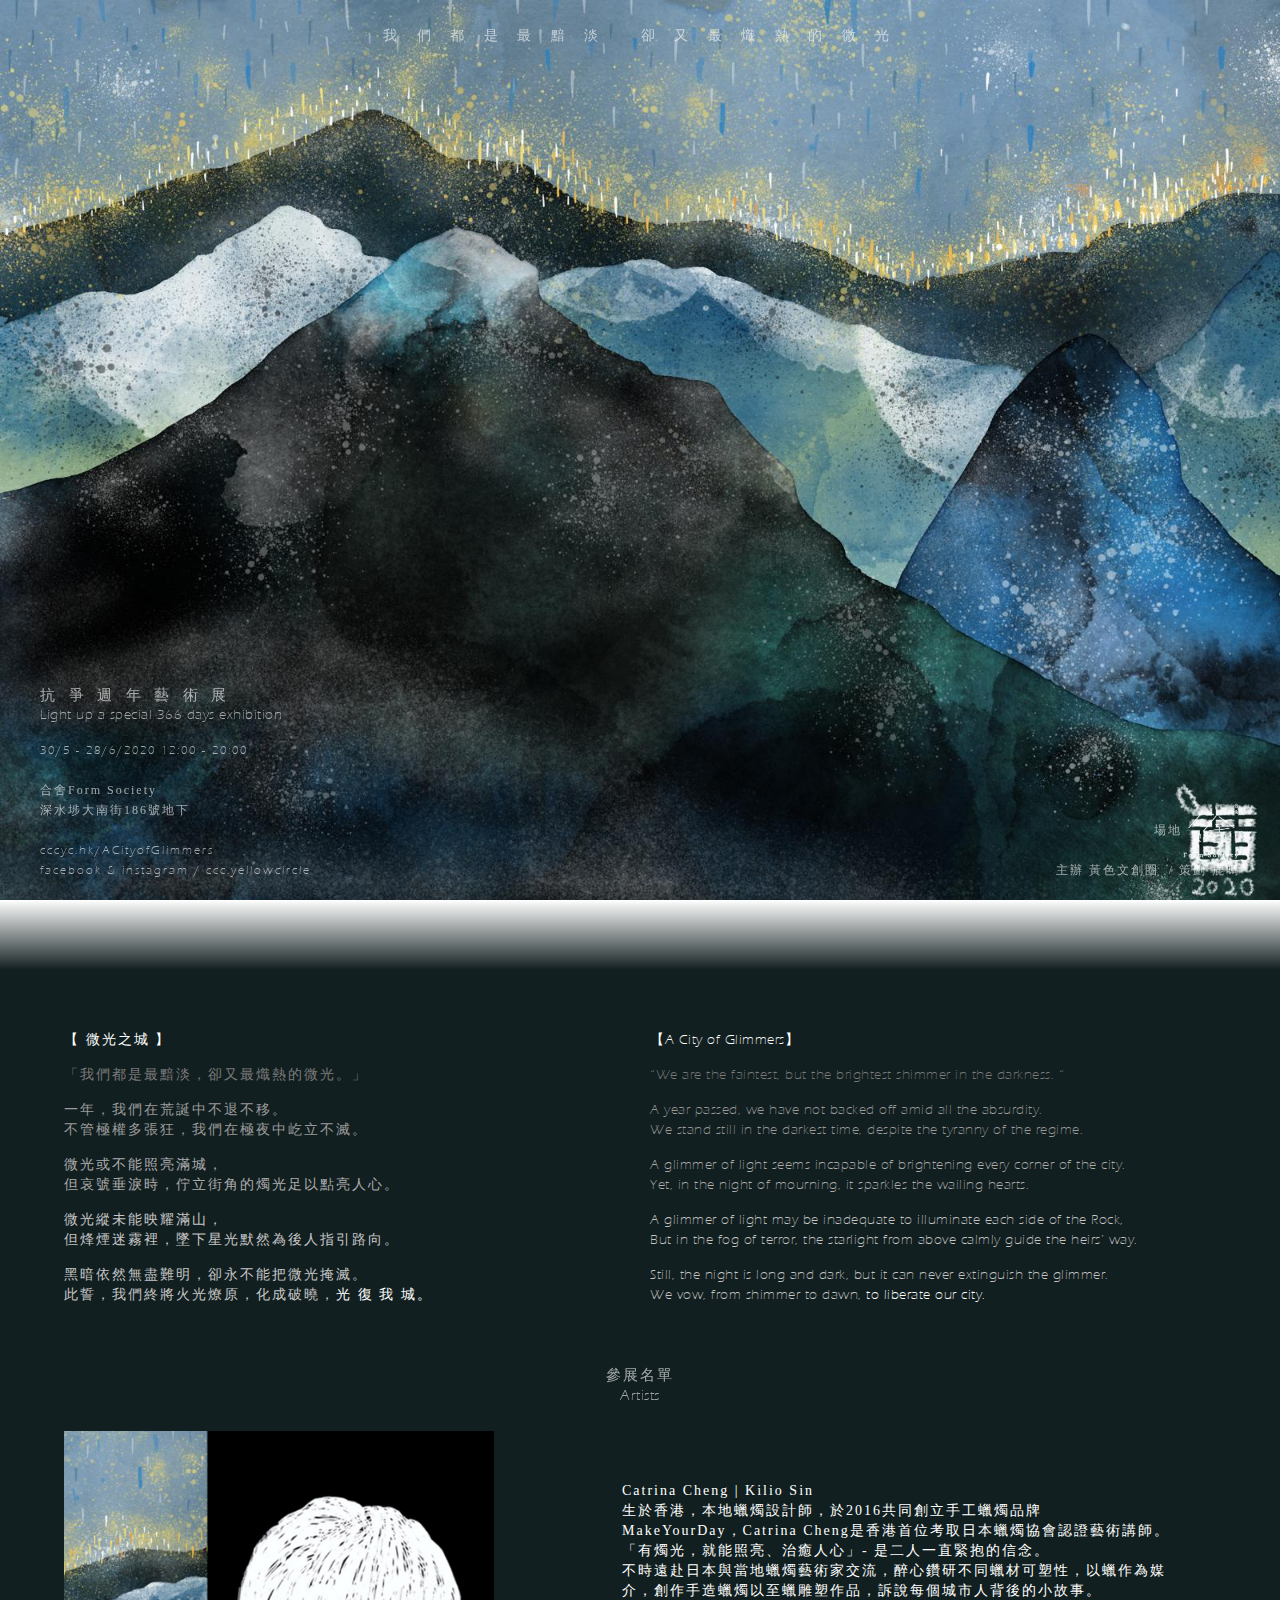
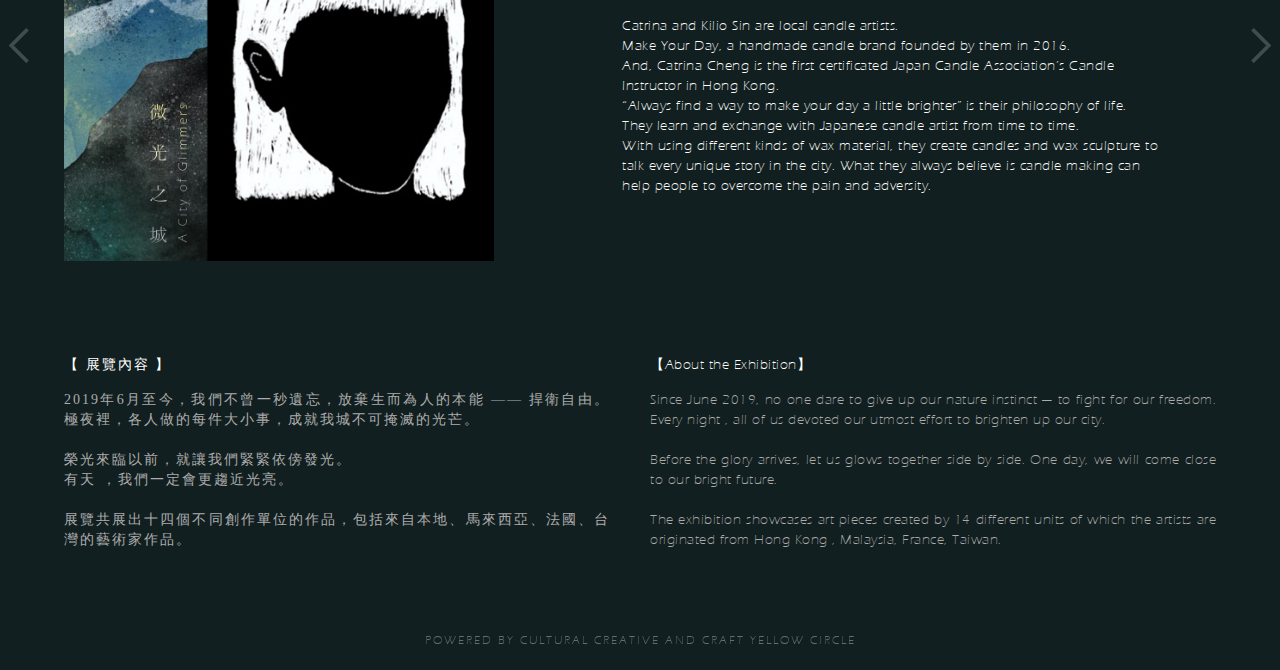
==== commit 4db3b36f: "Update ACityofGlimmers.html" ====
--- a/ACityofGlimmers.html
+++ b/ACityofGlimmers.html
@@ -31,7 +31,7 @@
             <div class="slogan">
                 <div class="subtitle">我 們 都 是 最 黯 淡   卻 又 最 熾 熱 的 微 光</div>
             </div>
-            <div data-w-id="b7e44b91-a726-7465-a786-6bbf193956aa" style="filter:blur(20px)" class="title-img-wrap"><img src="ACityofGlimmers/images/title.png" width="407.5" alt=""></div>
+            <div data-w-id="b7e44b91-a726-7465-a786-6bbf193956aa" style="filter:blur(20px)" class="title-img-wrap"><img src="ACityofGlimmers/images/title.png" alt=""></div>
             <div class="info-wrap">
                 <div class="info-1">
                     <div class="header-chi">抗  爭  週  年  藝  術  展</div>
@@ -85,7 +85,7 @@
                 <div class="title-chi">參展名單</div>
                 <div class="title-en">Artists</div>
             </div>
-            <div data-animation="slide" data-duration="500" data-infinite="1" class="slider w-slider">
+            <div data-delay="4000" data-animation="slide" data-autoplay="1" data-duration="500" data-infinite="1" class="slider w-slider">
                 <div class="mask w-slider-mask">
                     <div class="artist-info w-slide">
                         <div class="artist-info-wrap">
@@ -172,9 +172,9 @@
                                     <br>擅長以複合媒材創作
                                     <br>第一次以鐵件參做展覽
                                     <br>第一次做抗爭展
-                                    <br>人生第一次吃到催淚彈</p>
-                                <p class="content">What next?
-                                    <br> Josh Chang, artist from Taiwan.
+                                    <br>人生第一次吃到催淚彈
+                                    <br>What next?</p>
+                                <p class="content">Josh Chang, artist from Taiwan.
                                     <br>Create art works with multi-materials. First exhibition with Iron pieces.
                                     <br>First exhibition about revolution.
                                     <br>First tear gas i tasted in my life. What next?</p>
--- a/ACityofGlimmers/css/webflow.css
+++ b/ACityofGlimmers/css/webflow.css
@@ -57,7 +57,6 @@
 img {
   max-width: 100%;
   vertical-align: middle;
-  display: inline-block;
 }
 html.w-mod-touch * {
   background-attachment: scroll !important;
--- a/ACityofGlimmers/css/acityofglimmers.css
+++ b/ACityofGlimmers/css/acityofglimmers.css
@@ -130,6 +130,11 @@
   justify-content: center;
 }
 
+.title-img-wrap img{
+    width: 100%;
+    height: 100%;
+  }
+
 .hero-wrap {
   display: -webkit-box;
   display: -webkit-flex;
@@ -323,15 +328,19 @@
   display: -webkit-flex;
   display: -ms-flexbox;
   display: flex;
-  margin-bottom: 5%;
-  -webkit-box-orient: horizontal;
-  -webkit-box-direction: normal;
-  -webkit-flex-direction: row;
-  -ms-flex-direction: row;
-  flex-direction: row;
+  margin-bottom: 2%;
+  -webkit-box-orient: vertical;
+  -webkit-box-direction: normal;
+  -webkit-flex-direction: column;
+  -ms-flex-direction: column;
+  flex-direction: column;
   -webkit-justify-content: space-around;
   -ms-flex-pack: distribute;
   justify-content: space-around;
+  -webkit-box-align: center;
+  -webkit-align-items: center;
+  -ms-flex-align: center;
+  align-items: center;
   opacity: 0.6;
   font-size: 15px;
 }
@@ -581,10 +590,16 @@
     text-decoration: none;
   }
   .title-img-wrap {
-    margin-right: 10%;
+    margin-right: 20%;
     margin-bottom: 10%;
-    margin-left: 10%;
-  }
+    margin-left: 20%;
+  }
+
+  .title-img-wrap img{
+    width: 100%;
+    height: 100%;
+  }
+  
   .hero-wrap {
     height: auto;
   }
@@ -686,6 +701,12 @@
     margin-right: 5%;
     margin-left: 5%;
   }
+
+  .title-img-wrap img{
+    width: 100%;
+    height: 100%;
+  }
+
   .hero-wrap {
     height: 100vh;
   }
